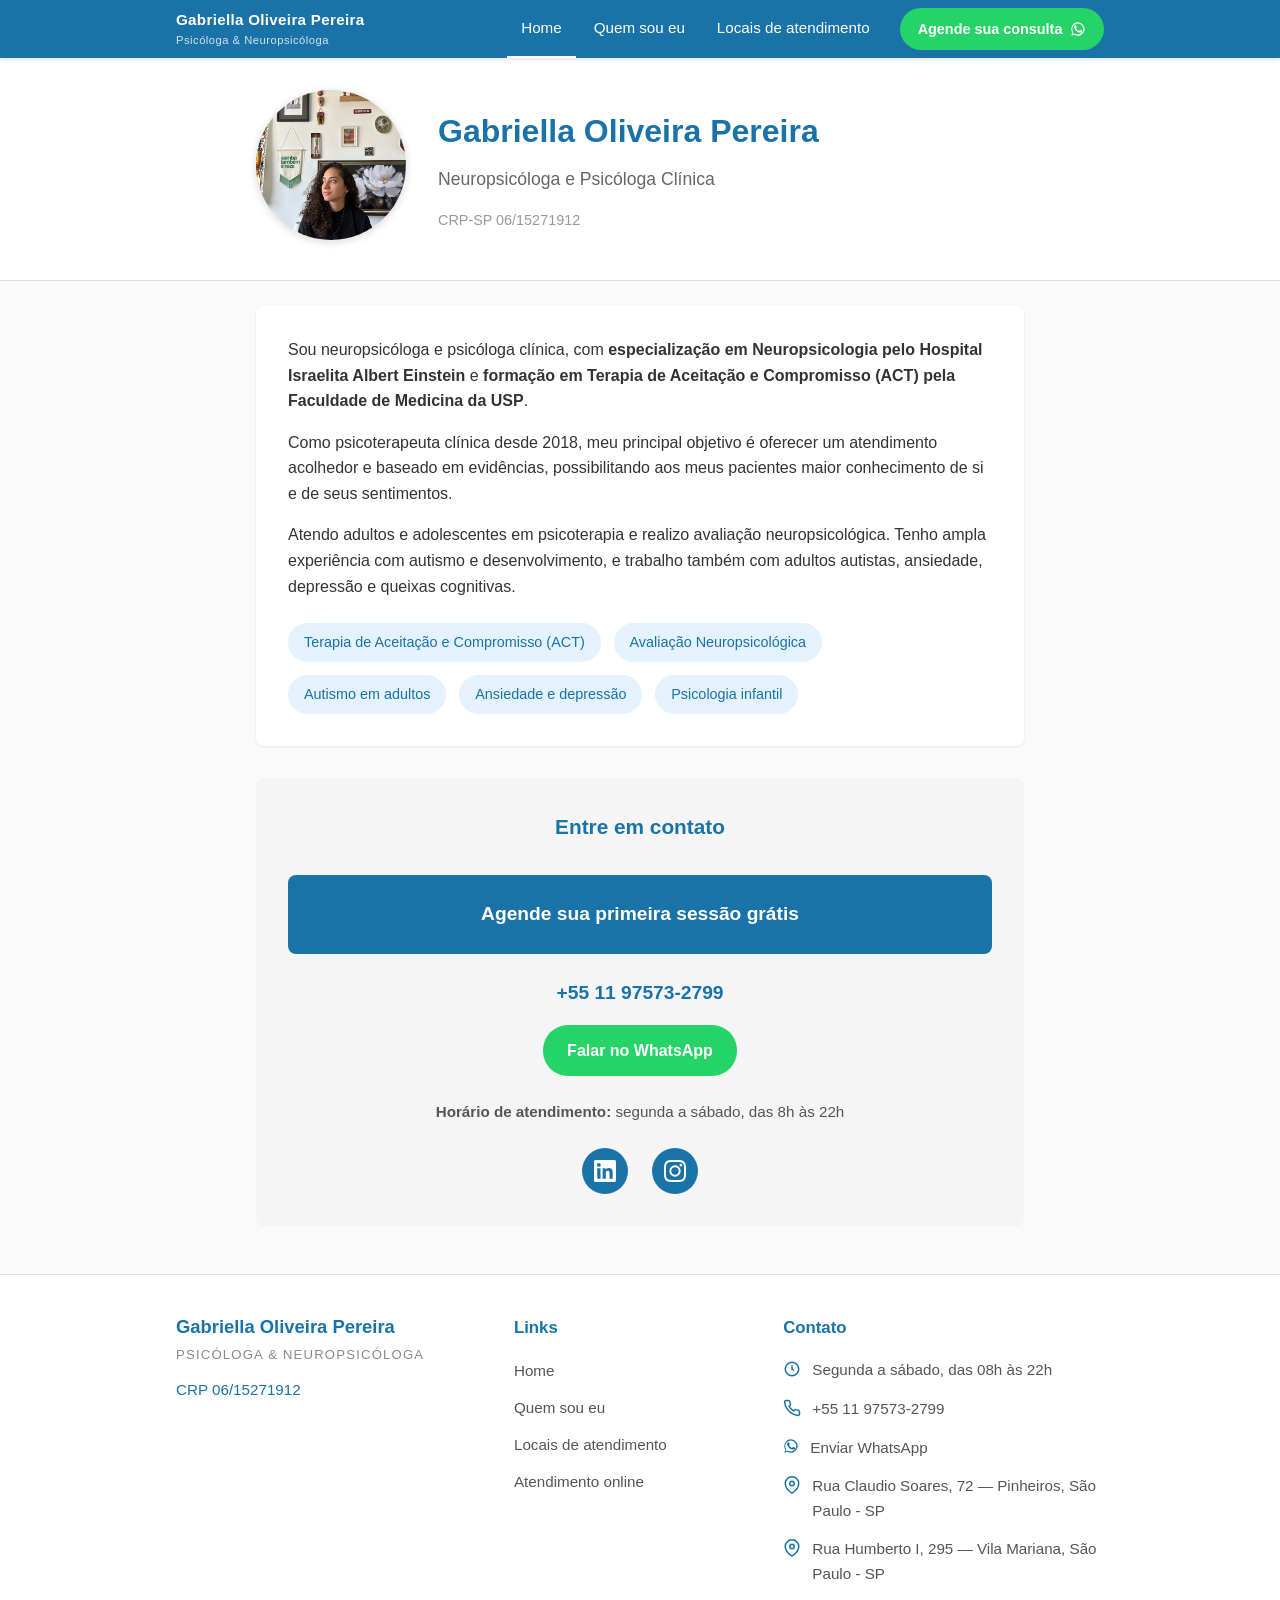
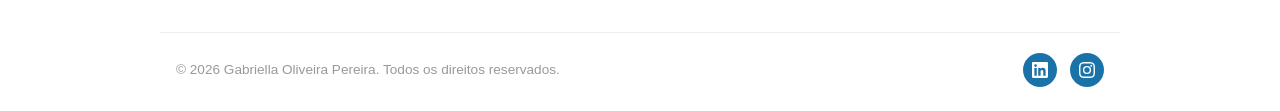
==== index.html @ c4583a50 "Site: contato so na home e horario ate 22h Co-Authored-By: Claude Opus 5 <noreply@anthropic.com>" ====
<!DOCTYPE html>
<html lang="pt-BR">
<head>
    <meta charset="UTF-8">
    <meta name="viewport" content="width=device-width, initial-scale=1.0">
    <title>Gabriella Oliveira Pereira — Neuropsicóloga e Psicóloga Clínica em São Paulo</title>
    <meta name="description" content="Neuropsicóloga e psicóloga clínica com formação em ACT pela USP e Neuropsicologia pelo Albert Einstein. Atendimento em Pinheiros, Vila Mariana e online.">
    <meta name="keywords" content="psicóloga, neuropsicóloga, ACT, autismo adulto, Pinheiros, Vila Mariana, São Paulo">
    <link rel="stylesheet" href="style.css">

    <script type="application/ld+json">
    {
        "@context": "https://schema.org",
        "@type": "Psychologist",
        "name": "Gabriella Oliveira Pereira",
        "description": "Neuropsicóloga e psicóloga clínica com formação em Terapia de Aceitação e Compromisso (ACT)",
        "url": "https://gabriellapsicologasp.com.br",
        "image": "https://gabriellapsicologasp.com.br/gabriella.jpg",
        "telephone": "+5511975732799",
        "areaServed": ["Pinheiros", "Vila Mariana", "São Paulo"],
        "openingHours": "Mo-Sa 08:00-22:00",
        "address": [
            {
                "@type": "PostalAddress",
                "streetAddress": "Rua Claudio Soares, 72",
                "addressLocality": "São Paulo",
                "addressRegion": "SP",
                "postalCode": "05422-030",
                "addressCountry": "BR"
            },
            {
                "@type": "PostalAddress",
                "streetAddress": "Rua Humberto I, 295",
                "addressLocality": "São Paulo",
                "addressRegion": "SP",
                "postalCode": "04018-030",
                "addressCountry": "BR"
            }
        ],
        "knowsAbout": ["Terapia de Aceitação e Compromisso", "Neuropsicologia", "Autismo", "Psicologia Infantil", "Psicologia Clínica"],
        "sameAs": [
            "https://www.linkedin.com/in/gabriellaop/",
            "https://www.instagram.com/gabriellaop.psi/",
            "https://maps.google.com/?cid=10209132950567114545"
        ]
    }
    </script>
</head>
<body>
    <nav>
        <div class="nav-inner">
            <a href="index.html" class="nav-brand">Gabriella Oliveira Pereira<span>Psicóloga &amp; Neuropsicóloga</span></a>
            <ul>
                <li><a href="index.html" class="nav-link active">Home</a></li>
                <li><a href="quem-sou-eu.html" class="nav-link">Quem sou eu</a></li>
                <li><a href="locais.html" class="nav-link">Locais de atendimento</a></li>
            </ul>
            <a href="https://wa.me/5511975732799?text=Ol%C3%A1%2C%20gostaria%20de%20agendar%20uma%20primeira%20sess%C3%A3o" class="nav-cta" target="_blank" rel="noopener">Agende sua consulta <svg width="16" height="16" viewBox="0 0 24 24" fill="currentColor"><path d="M17.5 14.4c-.3-.2-1.7-.9-2-1-.3-.1-.5-.1-.7.1-.2.3-.7 1-.9 1.2-.2.2-.3.2-.6.1-.3-.2-1.3-.5-2.4-1.5-.9-.8-1.5-1.8-1.7-2.1-.2-.3 0-.5.1-.6l.5-.5c.1-.2.2-.3.3-.5v-.5c-.1-.2-.7-1.6-.9-2.2-.2-.5-.5-.5-.7-.5h-.6c-.2 0-.5.1-.8.4-.3.3-1 1-1 2.4s1.1 2.8 1.2 3c.2.2 2.1 3.2 5.1 4.5.7.3 1.3.5 1.7.6.7.2 1.4.2 1.9.1.6-.1 1.7-.7 2-1.4.2-.7.2-1.3.2-1.4-.1-.1-.3-.2-.6-.3M12 2a10 10 0 0 0-8.6 15.1L2 22l5-1.3A10 10 0 1 0 12 2m0 18.2c-1.6 0-3.2-.4-4.5-1.2l-.3-.2-3.3.9.9-3.2-.2-.3A8.2 8.2 0 1 1 12 20.2"/></svg></a>
        </div>
    </nav>

    <header>
        <div class="header-content">
            <div class="header-photo">
                <img src="gabriella.jpg" alt="Gabriella Oliveira Pereira">
            </div>
            <div class="header-text">
                <h1>Gabriella Oliveira Pereira</h1>
                <p class="subtitle">Neuropsicóloga e Psicóloga Clínica</p>
                <p class="crp">CRP-SP 06/15271912</p>
            </div>
        </div>
    </header>

    <main class="container">
        <section class="card">
            <p>Sou neuropsicóloga e psicóloga clínica, com <strong>especialização em Neuropsicologia pelo Hospital Israelita Albert Einstein</strong> e <strong>formação em Terapia de Aceitação e Compromisso (ACT) pela Faculdade de Medicina da USP</strong>.</p>

            <p>Como psicoterapeuta clínica desde 2018, meu principal objetivo é oferecer um atendimento acolhedor e baseado em evidências, possibilitando aos meus pacientes maior conhecimento de si e de seus sentimentos.</p>

            <p>Atendo adultos e adolescentes em psicoterapia e realizo avaliação neuropsicológica. Tenho ampla experiência com autismo e desenvolvimento, e trabalho também com adultos autistas, ansiedade, depressão e queixas cognitivas.</p>

            <div class="especialidades">
                <span class="tag">Terapia de Aceitação e Compromisso (ACT)</span>
                <span class="tag">Avaliação Neuropsicológica</span>
                <span class="tag">Autismo em adultos</span>
                <span class="tag">Ansiedade e depressão</span>
                <span class="tag">Psicologia infantil</span>
            </div>
        </section>

        <section class="contact-section">
            <h2>Entre em contato</h2>
            <div class="first-session-highlight">
                Agende sua primeira sessão grátis
            </div>
            <a href="tel:+5511975732799" class="phone">+55 11 97573-2799</a>
            <br>
            <a href="https://wa.me/5511975732799?text=Ol%C3%A1%2C%20gostaria%20de%20agendar%20uma%20primeira%20sess%C3%A3o" class="whatsapp-button" target="_blank" rel="noopener">Falar no WhatsApp</a>

            <p class="horario-contato"><strong>Horário de atendimento:</strong> segunda a sábado, das 8h às 22h</p>

            <div class="social-links">
                <a href="https://www.linkedin.com/in/gabriellaop/" target="_blank" rel="noopener" aria-label="LinkedIn" title="LinkedIn">
                    <svg width="22" height="22" viewBox="0 0 24 24" fill="currentColor"><path d="M20.45 20.45h-3.56v-5.57c0-1.33-.02-3.04-1.85-3.04-1.85 0-2.14 1.45-2.14 2.94v5.67H9.35V9h3.41v1.56h.05c.47-.9 1.63-1.85 3.36-1.85 3.6 0 4.27 2.37 4.27 5.45v6.29zM5.34 7.43a2.06 2.06 0 1 1 0-4.13 2.06 2.06 0 0 1 0 4.13zM7.12 20.45H3.56V9h3.56v11.45zM22.22 0H1.77C.79 0 0 .77 0 1.72v20.56C0 23.23.79 24 1.77 24h20.45c.98 0 1.78-.77 1.78-1.72V1.72C24 .77 23.2 0 22.22 0z"/></svg>
                </a>
                <a href="https://www.instagram.com/gabriellaop.psi/" target="_blank" rel="noopener" aria-label="Instagram" title="Instagram">
                    <svg width="22" height="22" viewBox="0 0 24 24" fill="currentColor"><path d="M12 2.16c3.2 0 3.58.01 4.85.07 1.17.05 1.8.25 2.23.41.56.22.96.48 1.38.9.42.42.68.82.9 1.38.16.42.36 1.06.41 2.23.06 1.27.07 1.65.07 4.85s-.01 3.58-.07 4.85c-.05 1.17-.25 1.8-.41 2.23-.22.56-.48.96-.9 1.38-.42.42-.82.68-1.38.9-.42.16-1.06.36-2.23.41-1.27.06-1.65.07-4.85.07s-3.58-.01-4.85-.07c-1.17-.05-1.8-.25-2.23-.41a3.8 3.8 0 0 1-1.38-.9 3.8 3.8 0 0 1-.9-1.38c-.16-.42-.36-1.06-.41-2.23C2.17 15.58 2.16 15.2 2.16 12s.01-3.58.07-4.85c.05-1.17.25-1.8.41-2.23.22-.56.48-.96.9-1.38.42-.42.82-.68 1.38-.9.42-.16 1.06-.36 2.23-.41C8.42 2.17 8.8 2.16 12 2.16zM12 0C8.74 0 8.33.01 7.05.07 5.78.13 4.9.33 4.14.63a5.9 5.9 0 0 0-2.13 1.38A5.9 5.9 0 0 0 .63 4.14c-.3.76-.5 1.64-.56 2.91C.01 8.33 0 8.74 0 12s.01 3.67.07 4.95c.06 1.27.26 2.15.56 2.91a5.9 5.9 0 0 0 1.38 2.13 5.9 5.9 0 0 0 2.13 1.38c.76.3 1.64.5 2.91.56C8.33 23.99 8.74 24 12 24s3.67-.01 4.95-.07c1.27-.06 2.15-.26 2.91-.56a5.9 5.9 0 0 0 2.13-1.38 5.9 5.9 0 0 0 1.38-2.13c.3-.76.5-1.64.56-2.91.06-1.28.07-1.69.07-4.95s-.01-3.67-.07-4.95c-.06-1.27-.26-2.15-.56-2.91a5.9 5.9 0 0 0-1.38-2.13A5.9 5.9 0 0 0 19.86.63c-.76-.3-1.64-.5-2.91-.56C15.67.01 15.26 0 12 0zm0 5.84a6.16 6.16 0 1 0 0 12.32 6.16 6.16 0 0 0 0-12.32zm0 10.16a4 4 0 1 1 0-8 4 4 0 0 1 0 8zm7.85-10.4a1.44 1.44 0 1 1-2.88 0 1.44 1.44 0 0 1 2.88 0z"/></svg>
                </a>
            </div>
        </section>
    </main>

    <footer>
        <div class="footer-grid">
            <div class="footer-col">
                <div class="footer-name">Gabriella Oliveira Pereira</div>
                <div class="footer-role">Psicóloga &amp; Neuropsicóloga</div>
                <div class="footer-crp">CRP 06/15271912</div>
            </div>

            <div class="footer-col">
                <h4>Links</h4>
                <ul>
                    <li><a href="index.html">Home</a></li>
                    <li><a href="quem-sou-eu.html">Quem sou eu</a></li>
                    <li><a href="locais.html">Locais de atendimento</a></li>
                    <li><a href="locais.html">Atendimento online</a></li>
                </ul>
            </div>

            <div class="footer-col">
                <h4>Contato</h4>
                <div class="footer-item"><svg width="18" height="18" viewBox="0 0 24 24" fill="none" stroke="currentColor" stroke-width="2"><circle cx="12" cy="12" r="9"/><path d="M12 7v5l3 2"/></svg><span>Segunda a sábado, das 08h às 22h</span></div>
                <div class="footer-item"><svg width="18" height="18" viewBox="0 0 24 24" fill="none" stroke="currentColor" stroke-width="2"><path d="M22 16.9v3a2 2 0 0 1-2.2 2 19.8 19.8 0 0 1-8.6-3.1 19.5 19.5 0 0 1-6-6A19.8 19.8 0 0 1 2.1 4.2 2 2 0 0 1 4.1 2h3a2 2 0 0 1 2 1.7c.1 1 .4 1.9.7 2.8a2 2 0 0 1-.5 2.1L8.1 9.9a16 16 0 0 0 6 6l1.3-1.3a2 2 0 0 1 2.1-.4c.9.3 1.8.6 2.8.7a2 2 0 0 1 1.7 2z"/></svg><a href="tel:+5511975732799">+55 11 97573-2799</a></div>
                <div class="footer-item"><svg width="16" height="16" viewBox="0 0 24 24" fill="currentColor"><path d="M17.5 14.4c-.3-.2-1.7-.9-2-1-.3-.1-.5-.1-.7.1-.2.3-.7 1-.9 1.2-.2.2-.3.2-.6.1-.3-.2-1.3-.5-2.4-1.5-.9-.8-1.5-1.8-1.7-2.1-.2-.3 0-.5.1-.6l.5-.5c.1-.2.2-.3.3-.5v-.5c-.1-.2-.7-1.6-.9-2.2-.2-.5-.5-.5-.7-.5h-.6c-.2 0-.5.1-.8.4-.3.3-1 1-1 2.4s1.1 2.8 1.2 3c.2.2 2.1 3.2 5.1 4.5.7.3 1.3.5 1.7.6.7.2 1.4.2 1.9.1.6-.1 1.7-.7 2-1.4.2-.7.2-1.3.2-1.4-.1-.1-.3-.2-.6-.3M12 2a10 10 0 0 0-8.6 15.1L2 22l5-1.3A10 10 0 1 0 12 2m0 18.2c-1.6 0-3.2-.4-4.5-1.2l-.3-.2-3.3.9.9-3.2-.2-.3A8.2 8.2 0 1 1 12 20.2"/></svg><a href="https://wa.me/5511975732799?text=Ol%C3%A1%2C%20gostaria%20de%20agendar%20uma%20primeira%20sess%C3%A3o" target="_blank" rel="noopener">Enviar WhatsApp</a></div>
                <div class="footer-item"><svg width="18" height="18" viewBox="0 0 24 24" fill="none" stroke="currentColor" stroke-width="2"><path d="M21 10c0 7-9 13-9 13s-9-6-9-13a9 9 0 0 1 18 0z"/><circle cx="12" cy="10" r="3"/></svg><span>Rua Claudio Soares, 72 — Pinheiros, São Paulo - SP</span></div>
                <div class="footer-item"><svg width="18" height="18" viewBox="0 0 24 24" fill="none" stroke="currentColor" stroke-width="2"><path d="M21 10c0 7-9 13-9 13s-9-6-9-13a9 9 0 0 1 18 0z"/><circle cx="12" cy="10" r="3"/></svg><span>Rua Humberto I, 295 — Vila Mariana, São Paulo - SP</span></div>
            </div>
        </div>

        <div class="footer-bottom">
            <span>&copy; 2026 Gabriella Oliveira Pereira. Todos os direitos reservados.</span>
            <div class="footer-social">
                <a href="https://www.linkedin.com/in/gabriellaop/" target="_blank" rel="noopener" aria-label="LinkedIn"><svg width="16" height="16" viewBox="0 0 24 24" fill="currentColor"><path d="M20.45 20.45h-3.56v-5.57c0-1.33-.02-3.04-1.85-3.04-1.85 0-2.14 1.45-2.14 2.94v5.67H9.35V9h3.41v1.56h.05c.47-.9 1.63-1.85 3.36-1.85 3.6 0 4.27 2.37 4.27 5.45v6.29zM5.34 7.43a2.06 2.06 0 1 1 0-4.13 2.06 2.06 0 0 1 0 4.13zM7.12 20.45H3.56V9h3.56v11.45zM22.22 0H1.77C.79 0 0 .77 0 1.72v20.56C0 23.23.79 24 1.77 24h20.45c.98 0 1.78-.77 1.78-1.72V1.72C24 .77 23.2 0 22.22 0z"/></svg></a>
                <a href="https://www.instagram.com/gabriellaop.psi/" target="_blank" rel="noopener" aria-label="Instagram"><svg width="16" height="16" viewBox="0 0 24 24" fill="currentColor"><path d="M12 2.16c3.2 0 3.58.01 4.85.07 1.17.05 1.8.25 2.23.41.56.22.96.48 1.38.9.42.42.68.82.9 1.38.16.42.36 1.06.41 2.23.06 1.27.07 1.65.07 4.85s-.01 3.58-.07 4.85c-.05 1.17-.25 1.8-.41 2.23-.22.56-.48.96-.9 1.38-.42.42-.82.68-1.38.9-.42.16-1.06.36-2.23.41-1.27.06-1.65.07-4.85.07s-3.58-.01-4.85-.07c-1.17-.05-1.8-.25-2.23-.41a3.8 3.8 0 0 1-1.38-.9 3.8 3.8 0 0 1-.9-1.38c-.16-.42-.36-1.06-.41-2.23C2.17 15.58 2.16 15.2 2.16 12s.01-3.58.07-4.85c.05-1.17.25-1.8.41-2.23.22-.56.48-.96.9-1.38.42-.42.82-.68 1.38-.9.42-.16 1.06-.36 2.23-.41C8.42 2.17 8.8 2.16 12 2.16zM12 0C8.74 0 8.33.01 7.05.07 5.78.13 4.9.33 4.14.63a5.9 5.9 0 0 0-2.13 1.38A5.9 5.9 0 0 0 .63 4.14c-.3.76-.5 1.64-.56 2.91C.01 8.33 0 8.74 0 12s.01 3.67.07 4.95c.06 1.27.26 2.15.56 2.91a5.9 5.9 0 0 0 1.38 2.13 5.9 5.9 0 0 0 2.13 1.38c.76.3 1.64.5 2.91.56C8.33 23.99 8.74 24 12 24s3.67-.01 4.95-.07c1.27-.06 2.15-.26 2.91-.56a5.9 5.9 0 0 0 2.13-1.38 5.9 5.9 0 0 0 1.38-2.13c.3-.76.5-1.64.56-2.91.06-1.28.07-1.69.07-4.95s-.01-3.67-.07-4.95c-.06-1.27-.26-2.15-.56-2.91a5.9 5.9 0 0 0-1.38-2.13A5.9 5.9 0 0 0 19.86.63c-.76-.3-1.64-.5-2.91-.56C15.67.01 15.26 0 12 0zm0 5.84a6.16 6.16 0 1 0 0 12.32 6.16 6.16 0 0 0 0-12.32zm0 10.16a4 4 0 1 1 0-8 4 4 0 0 1 0 8zm7.85-10.4a1.44 1.44 0 1 1-2.88 0 1.44 1.44 0 0 1 2.88 0z"/></svg></a>
            </div>
        </div>
    </footer>
</body>
</html>
---- style.css ----
* {
    margin: 0;
    padding: 0;
    box-sizing: border-box;
}

body {
    font-family: -apple-system, BlinkMacSystemFont, "Segoe UI", Roboto, "Helvetica Neue", Arial, sans-serif;
    line-height: 1.6;
    color: #333;
    background: #fafafa;
}

nav {
    background: #1a73a8;
    position: sticky;
    top: 0;
    z-index: 100;
    box-shadow: 0 2px 4px rgba(0,0,0,0.1);
}

.nav-inner {
    max-width: 960px;
    margin: 0 auto;
    padding: 0 1rem;
    display: flex;
    align-items: center;
    gap: 1rem;
}

.nav-brand {
    color: #fff;
    text-decoration: none;
    font-weight: 600;
    font-size: 0.95rem;
    letter-spacing: 0.3px;
    white-space: nowrap;
}

.nav-brand span {
    display: block;
    font-size: 0.7rem;
    font-weight: 400;
    opacity: 0.8;
    letter-spacing: 0.5px;
}

nav ul {
    list-style: none;
    display: flex;
    margin-left: auto;
    align-items: center;
    gap: 0.2rem;
}

nav a.nav-link {
    display: block;
    color: white;
    text-decoration: none;
    padding: 1rem 0.9rem;
    font-weight: 500;
    font-size: 0.95rem;
    border-bottom: 2px solid transparent;
    transition: border-color 0.2s;
}

nav a.nav-link:hover {
    border-bottom-color: rgba(255,255,255,0.6);
}

nav a.nav-link.active {
    border-bottom-color: #fff;
}

.nav-cta {
    display: inline-flex;
    align-items: center;
    gap: 0.5rem;
    background: #25d366;
    color: #fff;
    text-decoration: none;
    padding: 0.6rem 1.1rem;
    border-radius: 25px;
    font-weight: 600;
    font-size: 0.9rem;
    white-space: nowrap;
    transition: background 0.3s;
}

.nav-cta:hover {
    background: #20ba5a;
}

.container {
    max-width: 800px;
    margin: 0 auto;
    padding: 0 1rem;
}

header {
    background: #fff;
    border-bottom: 1px solid #e0e0e0;
    padding: 2rem 0;
}

.header-content {
    max-width: 800px;
    margin: 0 auto;
    padding: 0 1rem;
    display: flex;
    align-items: center;
    gap: 2rem;
}

.header-photo img {
    width: 150px;
    height: 150px;
    border-radius: 50%;
    object-fit: cover;
    box-shadow: 0 2px 8px rgba(0,0,0,0.15);
}

.header-text {
    flex: 1;
}

h1 {
    font-size: 2rem;
    color: #1a73a8;
    margin-bottom: 0.5rem;
}

h2 {
    color: #1a73a8;
    margin-top: 2.5rem;
    margin-bottom: 1.5rem;
    font-size: 1.3rem;
    border-bottom: 2px solid #e0e0e0;
    padding-bottom: 0.5rem;
}

.subtitle {
    font-size: 1.1rem;
    color: #666;
    margin-bottom: 1rem;
}

.crp {
    font-size: 0.9rem;
    color: #999;
}

.page-title {
    padding-top: 2rem;
}

.card {
    background: #fff;
    padding: 2rem;
    border-radius: 8px;
    margin: 1.5rem auto;
    box-shadow: 0 1px 3px rgba(0,0,0,0.08);
}

.card p {
    margin-bottom: 1rem;
}

.especialidades {
    display: flex;
    flex-wrap: wrap;
    gap: 0.8rem;
    margin-top: 1.5rem;
}

.tag {
    background: #e3f2fd;
    color: #1a73a8;
    padding: 0.5rem 1rem;
    border-radius: 20px;
    font-size: 0.9rem;
    font-weight: 500;
}

.item {
    display: flex;
    gap: 1.2rem;
    margin-bottom: 2rem;
    padding-bottom: 2rem;
    border-bottom: 1px solid #e0e0e0;
}

.item:last-child {
    border-bottom: none;
    margin-bottom: 0;
    padding-bottom: 0;
}

.item-logo {
    width: 64px;
    height: 64px;
    flex-shrink: 0;
    display: flex;
    align-items: center;
    justify-content: center;
    background: #fff;
    border: 1px solid #eee;
    border-radius: 8px;
    padding: 6px;
}

.item-logo img {
    max-width: 100%;
    max-height: 100%;
    object-fit: contain;
}

.item-content {
    flex: 1;
}

.item-title {
    font-size: 1.05rem;
    font-weight: 600;
    color: #333;
    margin-bottom: 0.2rem;
}

.item-subtitle {
    font-size: 0.95rem;
    color: #666;
}

.item-date {
    font-size: 0.85rem;
    color: #999;
    margin-bottom: 0.8rem;
}

.item-description {
    font-size: 0.95rem;
    color: #555;
}

.skills {
    display: flex;
    flex-wrap: wrap;
    gap: 0.5rem;
    margin-top: 0.8rem;
}

.skill-tag {
    background: #e3f2fd;
    color: #1a73a8;
    padding: 0.25rem 0.7rem;
    border-radius: 15px;
    font-size: 0.82rem;
    font-weight: 500;
}

.locations {
    display: grid;
    grid-template-columns: 1fr 1fr;
    gap: 1.5rem;
    margin: 1.5rem auto;
}

.location-card {
    background: #fff;
    padding: 1.5rem;
    border-radius: 8px;
    box-shadow: 0 1px 3px rgba(0,0,0,0.08);
    border-left: 4px solid #1a73a8;
}

.location-card h3 {
    color: #1a73a8;
    margin-bottom: 1rem;
    font-size: 1.2rem;
}

.location-card a {
    color: #1a73a8;
    text-decoration: none;
    font-weight: 500;
}

.location-card a:hover {
    text-decoration: underline;
}

.info-label {
    font-weight: 600;
    color: #666;
    font-size: 0.85rem;
    text-transform: uppercase;
    letter-spacing: 0.5px;
}

.info-value {
    color: #333;
    margin-top: 0.3rem;
    margin-bottom: 1rem;
    font-size: 0.95rem;
}

.map-embed {
    width: 100%;
    height: 220px;
    border: 0;
    border-radius: 6px;
    margin-bottom: 0.8rem;
}

.contact-section {
    background: #f5f5f5;
    padding: 2rem;
    border-radius: 8px;
    margin: 2rem auto;
    text-align: center;
}

.contact-section h2 {
    margin-top: 0;
    border-bottom: none;
}

.first-session-highlight {
    background: #1a73a8;
    color: white;
    padding: 1.5rem;
    border-radius: 8px;
    margin: 1.5rem 0;
    font-size: 1.2rem;
    font-weight: 600;
}

.phone {
    font-size: 1.2rem;
    color: #1a73a8;
    text-decoration: none;
    font-weight: 600;
    display: inline-block;
    margin-bottom: 1rem;
}

.whatsapp-button {
    display: inline-block;
    background: #25d366;
    color: white;
    padding: 0.8rem 1.5rem;
    border-radius: 25px;
    text-decoration: none;
    font-weight: 600;
    transition: background 0.3s;
}

.whatsapp-button:hover {
    background: #20ba5a;
}

.horario-contato {
    margin-top: 1.5rem;
    margin-bottom: 0;
    color: #555;
    font-size: 0.95rem;
}

.social-links {
    display: flex;
    justify-content: center;
    gap: 1.5rem;
    margin-top: 1.5rem;
}

.social-links a {
    display: inline-flex;
    align-items: center;
    justify-content: center;
    width: 46px;
    height: 46px;
    border-radius: 50%;
    background: #1a73a8;
    color: white;
    transition: background 0.3s;
}

.social-links a:hover {
    background: #145a94;
}

footer {
    background: #fff;
    border-top: 1px solid #e0e0e0;
    margin-top: 3rem;
    padding: 2.5rem 0 1.5rem;
}

.footer-grid {
    max-width: 960px;
    margin: 0 auto;
    padding: 0 1rem;
    display: grid;
    grid-template-columns: 1.3fr 1fr 1.4fr;
    gap: 2.5rem;
}

.footer-col h4 {
    color: #1a73a8;
    font-size: 1.05rem;
    margin-bottom: 1rem;
}

.footer-name {
    font-size: 1.15rem;
    color: #1a73a8;
    font-weight: 600;
    line-height: 1.3;
}

.footer-role {
    font-size: 0.82rem;
    color: #888;
    text-transform: uppercase;
    letter-spacing: 1.2px;
    margin-top: 0.3rem;
}

.footer-crp {
    color: #1a73a8;
    margin-top: 0.8rem;
    font-size: 0.95rem;
}

.footer-col ul {
    list-style: none;
}

.footer-col li {
    margin-bottom: 0.7rem;
}

.footer-col a {
    color: #555;
    text-decoration: none;
    font-size: 0.95rem;
}

.footer-col a:hover {
    color: #1a73a8;
}

.footer-item {
    display: flex;
    align-items: flex-start;
    gap: 0.7rem;
    margin-bottom: 0.9rem;
    font-size: 0.95rem;
    color: #555;
}

.footer-item svg {
    flex-shrink: 0;
    margin-top: 2px;
    color: #1a73a8;
}

.footer-item a {
    color: #555;
    text-decoration: none;
}

.footer-item a:hover {
    color: #1a73a8;
}

.footer-bottom {
    max-width: 960px;
    margin: 2rem auto 0;
    padding: 1.2rem 1rem 0;
    border-top: 1px solid #eee;
    display: flex;
    justify-content: space-between;
    align-items: center;
    gap: 1rem;
    color: #999;
    font-size: 0.85rem;
}

.footer-social {
    display: flex;
    gap: 0.8rem;
}

.footer-social a {
    display: inline-flex;
    align-items: center;
    justify-content: center;
    width: 34px;
    height: 34px;
    border-radius: 50%;
    background: #1a73a8;
    color: #fff;
}

.footer-social a:hover {
    background: #145a94;
}

@media (max-width: 860px) {
    .nav-inner {
        flex-wrap: wrap;
        gap: 0.4rem;
        padding: 0.6rem 1rem;
    }

    .nav-brand {
        font-size: 0.85rem;
    }

    nav ul {
        order: 3;
        width: 100%;
        margin-left: 0;
        justify-content: space-between;
    }

    nav a.nav-link {
        padding: 0.6rem 0.3rem;
        font-size: 0.82rem;
    }

    .nav-cta {
        margin-left: auto;
        padding: 0.5rem 0.9rem;
        font-size: 0.82rem;
    }

    .footer-grid {
        grid-template-columns: 1fr;
        gap: 2rem;
    }

    .footer-bottom {
        flex-direction: column;
        text-align: center;
    }
}

@media (max-width: 768px) {
    h1 {
        font-size: 1.5rem;
    }

    .header-content {
        flex-direction: column;
        text-align: center;
        gap: 1.5rem;
    }

    .header-photo img {
        width: 120px;
        height: 120px;
    }

    .especialidades {
        justify-content: center;
    }

    .locations {
        grid-template-columns: 1fr;
    }

    .item {
        gap: 0.8rem;
    }

    .item-logo {
        width: 50px;
        height: 50px;
    }
}
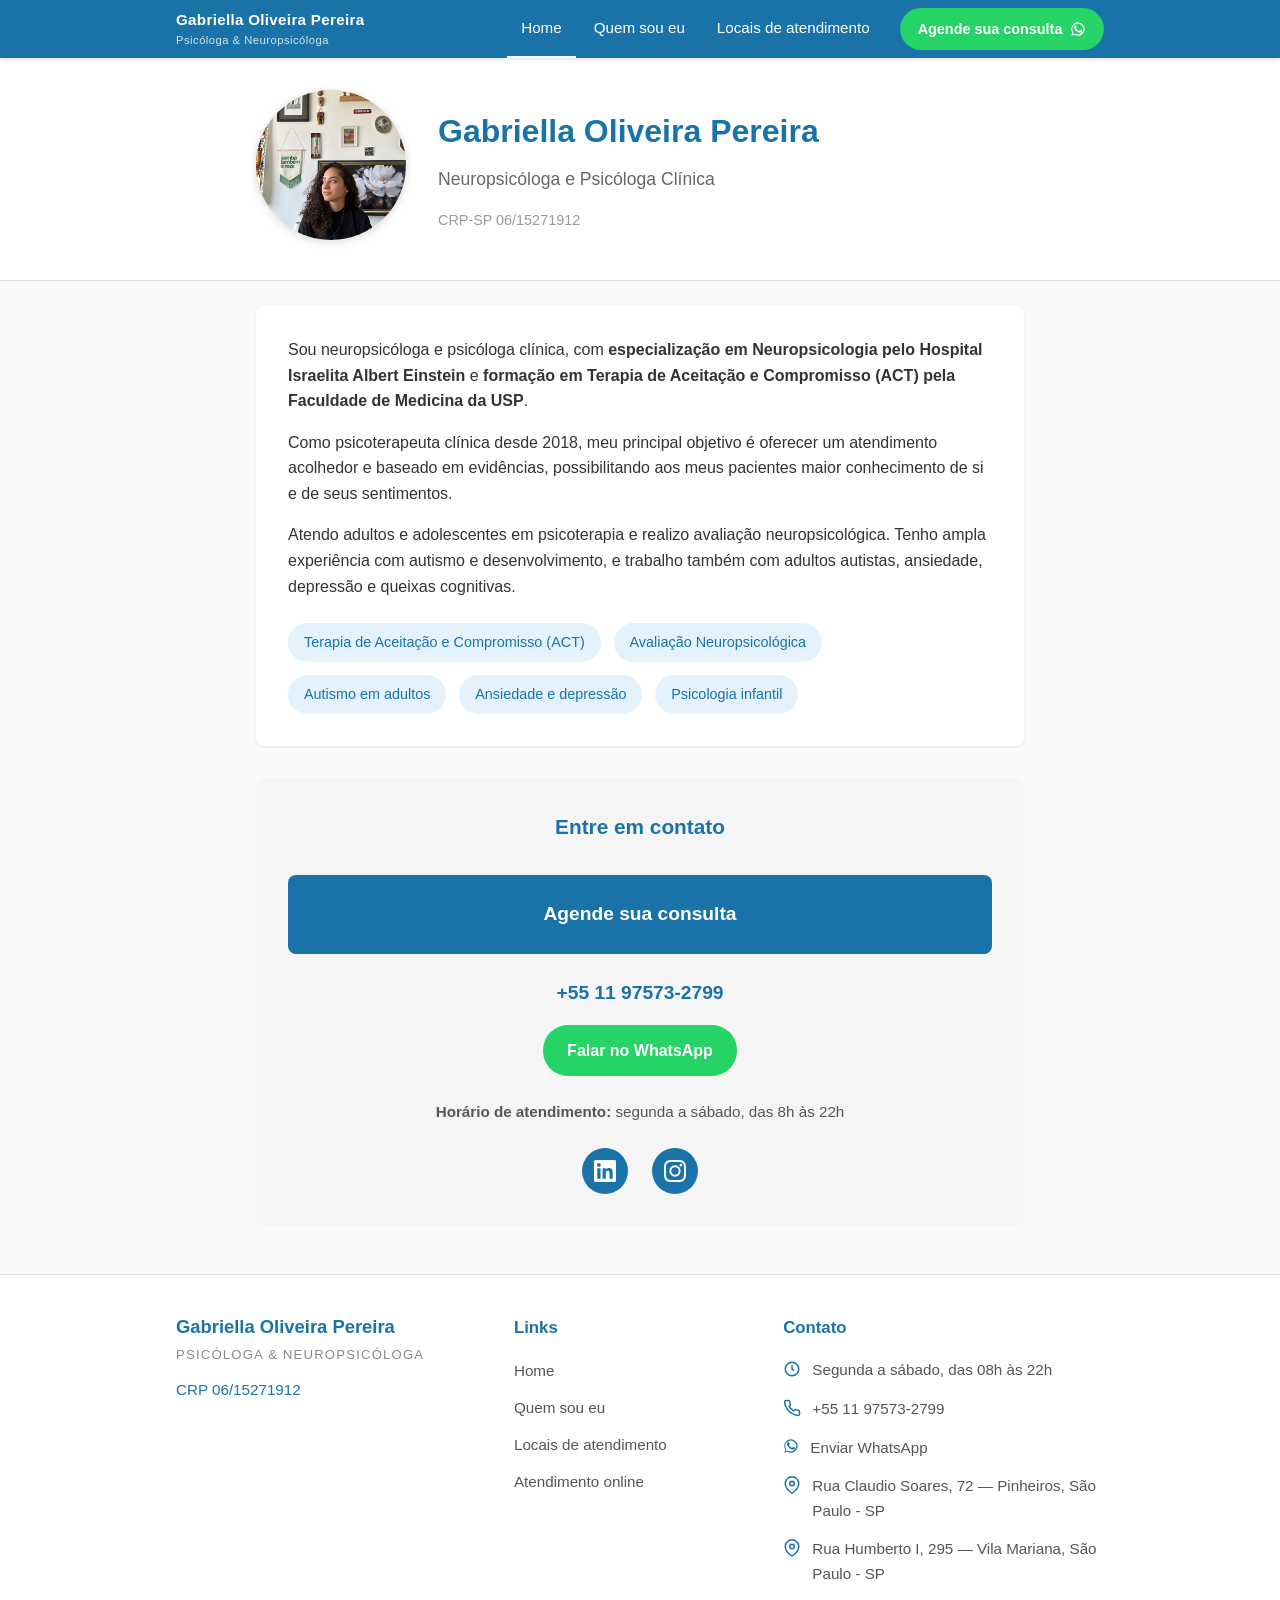
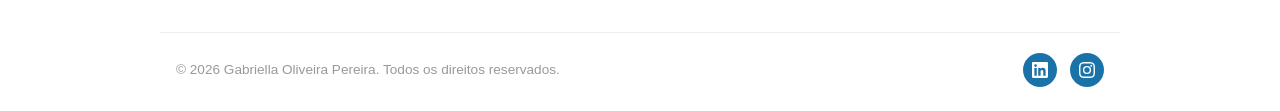
==== commit ca1e2b1a: "Site: remover mencao a sessao gratuita (publicidade de preco e vedada pelo CFP) Co-Authored-By: Clau" ====
--- a/index.html
+++ b/index.html
@@ -92,7 +92,7 @@
         <section class="contact-section">
             <h2>Entre em contato</h2>
             <div class="first-session-highlight">
-                Agende sua primeira sessão grátis
+                Agende sua consulta
             </div>
             <a href="tel:+5511975732799" class="phone">+55 11 97573-2799</a>
             <br>
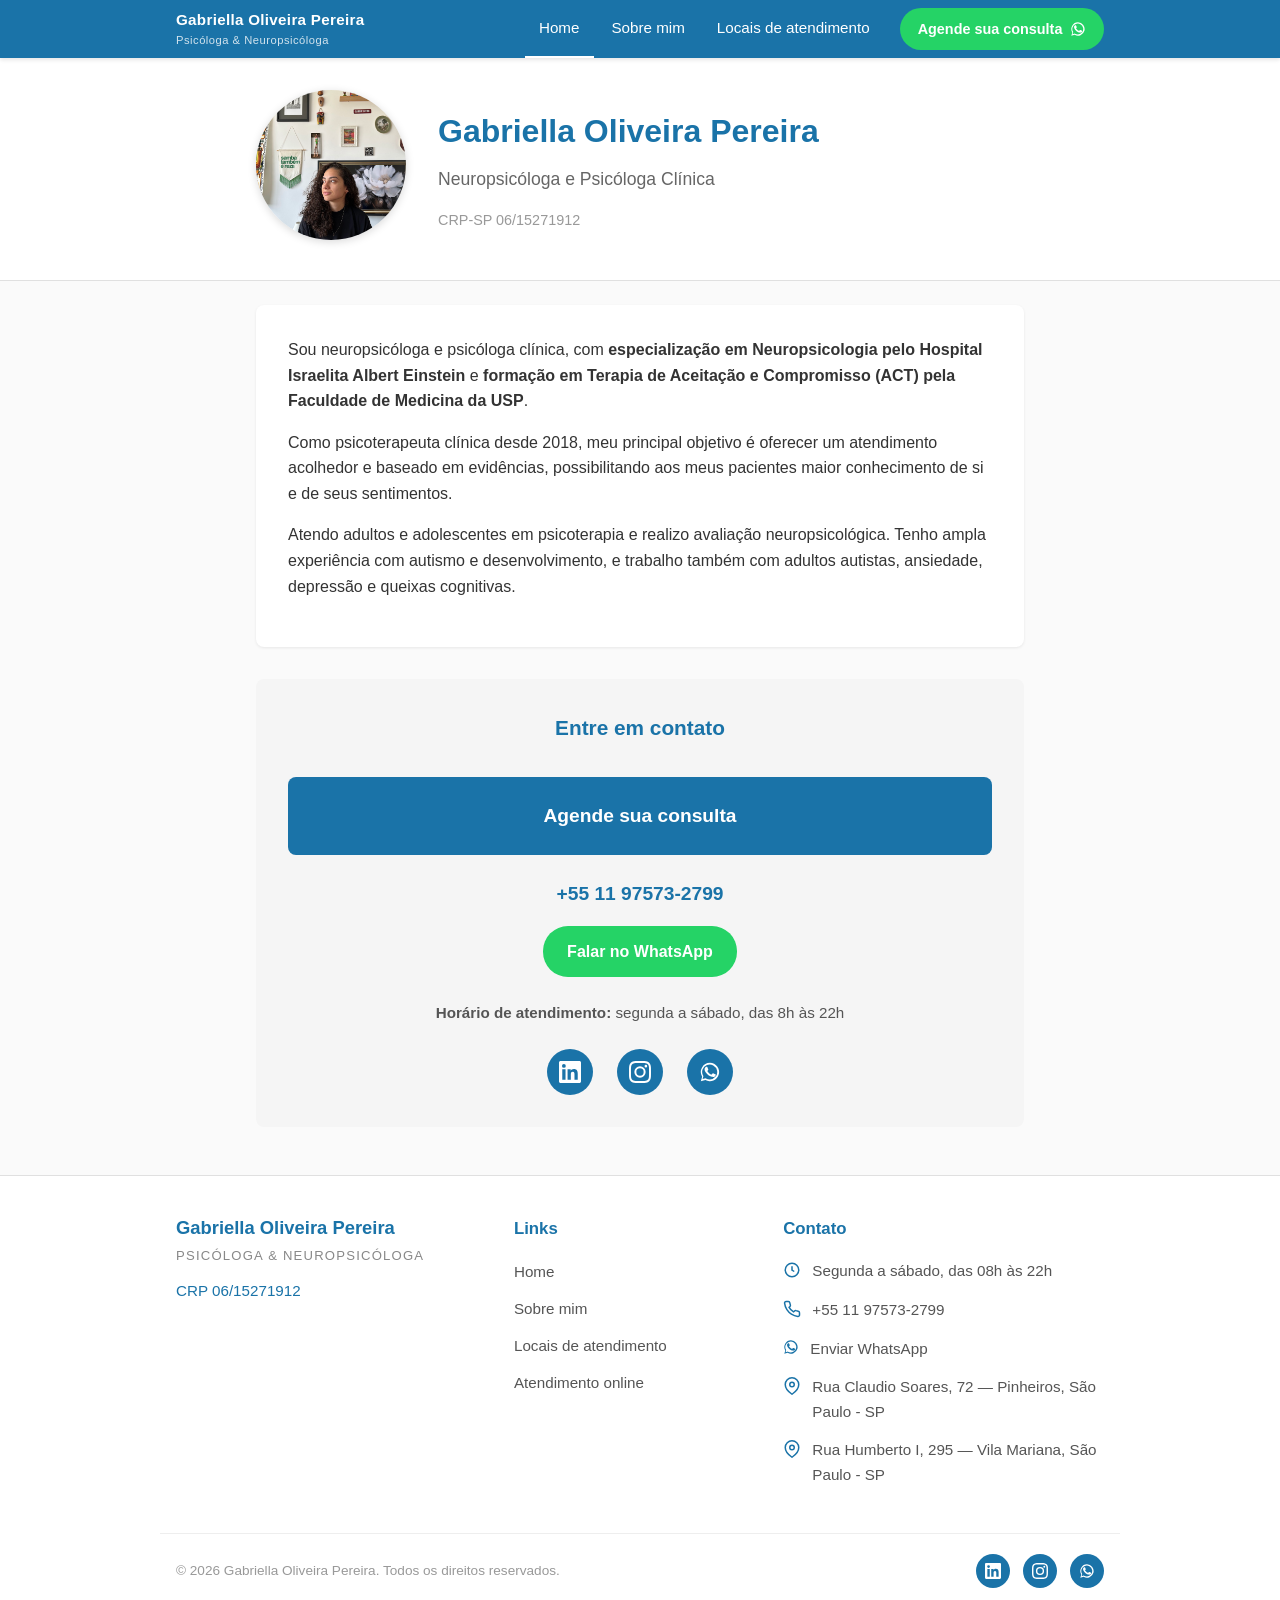
==== commit a98cb29c: "Sobre mim; WhatsApp no contato e no rodapé" ====
--- a/index.html
+++ b/index.html
@@ -2,6 +2,15 @@
 <html lang="pt-BR">
 <head>
     <meta charset="UTF-8">
+    <!-- Google tag (gtag.js) -->
+    <script async src="https://www.googletagmanager.com/gtag/js?id=AW-18455720303"></script>
+    <script>
+        window.dataLayer = window.dataLayer || [];
+        function gtag(){dataLayer.push(arguments);}
+        gtag('js', new Date());
+        gtag('config', 'AW-18455720303');
+    </script>
+    <script src="conversao.js" defer></script>
     <meta name="viewport" content="width=device-width, initial-scale=1.0">
     <title>Gabriella Oliveira Pereira — Neuropsicóloga e Psicóloga Clínica em São Paulo</title>
     <meta name="description" content="Neuropsicóloga e psicóloga clínica com formação em ACT pela USP e Neuropsicologia pelo Albert Einstein. Atendimento em Pinheiros, Vila Mariana e online.">
@@ -52,7 +61,7 @@
             <a href="index.html" class="nav-brand">Gabriella Oliveira Pereira<span>Psicóloga &amp; Neuropsicóloga</span></a>
             <ul>
                 <li><a href="index.html" class="nav-link active">Home</a></li>
-                <li><a href="quem-sou-eu.html" class="nav-link">Quem sou eu</a></li>
+                <li><a href="quem-sou-eu.html" class="nav-link">Sobre mim</a></li>
                 <li><a href="locais.html" class="nav-link">Locais de atendimento</a></li>
             </ul>
             <a href="https://wa.me/5511975732799?text=Ol%C3%A1%2C%20gostaria%20de%20agendar%20uma%20primeira%20sess%C3%A3o" class="nav-cta" target="_blank" rel="noopener">Agende sua consulta <svg width="16" height="16" viewBox="0 0 24 24" fill="currentColor"><path d="M17.5 14.4c-.3-.2-1.7-.9-2-1-.3-.1-.5-.1-.7.1-.2.3-.7 1-.9 1.2-.2.2-.3.2-.6.1-.3-.2-1.3-.5-2.4-1.5-.9-.8-1.5-1.8-1.7-2.1-.2-.3 0-.5.1-.6l.5-.5c.1-.2.2-.3.3-.5v-.5c-.1-.2-.7-1.6-.9-2.2-.2-.5-.5-.5-.7-.5h-.6c-.2 0-.5.1-.8.4-.3.3-1 1-1 2.4s1.1 2.8 1.2 3c.2.2 2.1 3.2 5.1 4.5.7.3 1.3.5 1.7.6.7.2 1.4.2 1.9.1.6-.1 1.7-.7 2-1.4.2-.7.2-1.3.2-1.4-.1-.1-.3-.2-.6-.3M12 2a10 10 0 0 0-8.6 15.1L2 22l5-1.3A10 10 0 1 0 12 2m0 18.2c-1.6 0-3.2-.4-4.5-1.2l-.3-.2-3.3.9.9-3.2-.2-.3A8.2 8.2 0 1 1 12 20.2"/></svg></a>
@@ -79,14 +88,6 @@
             <p>Como psicoterapeuta clínica desde 2018, meu principal objetivo é oferecer um atendimento acolhedor e baseado em evidências, possibilitando aos meus pacientes maior conhecimento de si e de seus sentimentos.</p>
 
             <p>Atendo adultos e adolescentes em psicoterapia e realizo avaliação neuropsicológica. Tenho ampla experiência com autismo e desenvolvimento, e trabalho também com adultos autistas, ansiedade, depressão e queixas cognitivas.</p>
-
-            <div class="especialidades">
-                <span class="tag">Terapia de Aceitação e Compromisso (ACT)</span>
-                <span class="tag">Avaliação Neuropsicológica</span>
-                <span class="tag">Autismo em adultos</span>
-                <span class="tag">Ansiedade e depressão</span>
-                <span class="tag">Psicologia infantil</span>
-            </div>
         </section>
 
         <section class="contact-section">
@@ -107,6 +108,7 @@
                 <a href="https://www.instagram.com/gabriellaop.psi/" target="_blank" rel="noopener" aria-label="Instagram" title="Instagram">
                     <svg width="22" height="22" viewBox="0 0 24 24" fill="currentColor"><path d="M12 2.16c3.2 0 3.58.01 4.85.07 1.17.05 1.8.25 2.23.41.56.22.96.48 1.38.9.42.42.68.82.9 1.38.16.42.36 1.06.41 2.23.06 1.27.07 1.65.07 4.85s-.01 3.58-.07 4.85c-.05 1.17-.25 1.8-.41 2.23-.22.56-.48.96-.9 1.38-.42.42-.82.68-1.38.9-.42.16-1.06.36-2.23.41-1.27.06-1.65.07-4.85.07s-3.58-.01-4.85-.07c-1.17-.05-1.8-.25-2.23-.41a3.8 3.8 0 0 1-1.38-.9 3.8 3.8 0 0 1-.9-1.38c-.16-.42-.36-1.06-.41-2.23C2.17 15.58 2.16 15.2 2.16 12s.01-3.58.07-4.85c.05-1.17.25-1.8.41-2.23.22-.56.48-.96.9-1.38.42-.42.82-.68 1.38-.9.42-.16 1.06-.36 2.23-.41C8.42 2.17 8.8 2.16 12 2.16zM12 0C8.74 0 8.33.01 7.05.07 5.78.13 4.9.33 4.14.63a5.9 5.9 0 0 0-2.13 1.38A5.9 5.9 0 0 0 .63 4.14c-.3.76-.5 1.64-.56 2.91C.01 8.33 0 8.74 0 12s.01 3.67.07 4.95c.06 1.27.26 2.15.56 2.91a5.9 5.9 0 0 0 1.38 2.13 5.9 5.9 0 0 0 2.13 1.38c.76.3 1.64.5 2.91.56C8.33 23.99 8.74 24 12 24s3.67-.01 4.95-.07c1.27-.06 2.15-.26 2.91-.56a5.9 5.9 0 0 0 2.13-1.38 5.9 5.9 0 0 0 1.38-2.13c.3-.76.5-1.64.56-2.91.06-1.28.07-1.69.07-4.95s-.01-3.67-.07-4.95c-.06-1.27-.26-2.15-.56-2.91a5.9 5.9 0 0 0-1.38-2.13A5.9 5.9 0 0 0 19.86.63c-.76-.3-1.64-.5-2.91-.56C15.67.01 15.26 0 12 0zm0 5.84a6.16 6.16 0 1 0 0 12.32 6.16 6.16 0 0 0 0-12.32zm0 10.16a4 4 0 1 1 0-8 4 4 0 0 1 0 8zm7.85-10.4a1.44 1.44 0 1 1-2.88 0 1.44 1.44 0 0 1 2.88 0z"/></svg>
                 </a>
+                <a href="https://wa.me/5511975732799?text=Ol%C3%A1%2C%20gostaria%20de%20agendar%20uma%20primeira%20sess%C3%A3o" target="_blank" rel="noopener" aria-label="WhatsApp" title="WhatsApp"><svg width="22" height="22" viewBox="0 0 24 24" fill="currentColor"><path d="M17.5 14.4c-.3-.2-1.7-.9-2-1-.3-.1-.5-.1-.7.1-.2.3-.7 1-.9 1.2-.2.2-.3.2-.6.1-.3-.2-1.3-.5-2.4-1.5-.9-.8-1.5-1.8-1.7-2.1-.2-.3 0-.5.1-.6l.5-.5c.1-.2.2-.3.3-.5v-.5c-.1-.2-.7-1.6-.9-2.2-.2-.5-.5-.5-.7-.5h-.6c-.2 0-.5.1-.8.4-.3.3-1 1-1 2.4s1.1 2.8 1.2 3c.2.2 2.1 3.2 5.1 4.5.7.3 1.3.5 1.7.6.7.2 1.4.2 1.9.1.6-.1 1.7-.7 2-1.4.2-.7.2-1.3.2-1.4-.1-.1-.3-.2-.6-.3M12 2a10 10 0 0 0-8.6 15.1L2 22l5-1.3A10 10 0 1 0 12 2m0 18.2c-1.6 0-3.2-.4-4.5-1.2l-.3-.2-3.3.9.9-3.2-.2-.3A8.2 8.2 0 1 1 12 20.2"/></svg></a>
             </div>
         </section>
     </main>
@@ -123,7 +125,7 @@
                 <h4>Links</h4>
                 <ul>
                     <li><a href="index.html">Home</a></li>
-                    <li><a href="quem-sou-eu.html">Quem sou eu</a></li>
+                    <li><a href="quem-sou-eu.html">Sobre mim</a></li>
                     <li><a href="locais.html">Locais de atendimento</a></li>
                     <li><a href="locais.html">Atendimento online</a></li>
                 </ul>
@@ -144,6 +146,7 @@
             <div class="footer-social">
                 <a href="https://www.linkedin.com/in/gabriellaop/" target="_blank" rel="noopener" aria-label="LinkedIn"><svg width="16" height="16" viewBox="0 0 24 24" fill="currentColor"><path d="M20.45 20.45h-3.56v-5.57c0-1.33-.02-3.04-1.85-3.04-1.85 0-2.14 1.45-2.14 2.94v5.67H9.35V9h3.41v1.56h.05c.47-.9 1.63-1.85 3.36-1.85 3.6 0 4.27 2.37 4.27 5.45v6.29zM5.34 7.43a2.06 2.06 0 1 1 0-4.13 2.06 2.06 0 0 1 0 4.13zM7.12 20.45H3.56V9h3.56v11.45zM22.22 0H1.77C.79 0 0 .77 0 1.72v20.56C0 23.23.79 24 1.77 24h20.45c.98 0 1.78-.77 1.78-1.72V1.72C24 .77 23.2 0 22.22 0z"/></svg></a>
                 <a href="https://www.instagram.com/gabriellaop.psi/" target="_blank" rel="noopener" aria-label="Instagram"><svg width="16" height="16" viewBox="0 0 24 24" fill="currentColor"><path d="M12 2.16c3.2 0 3.58.01 4.85.07 1.17.05 1.8.25 2.23.41.56.22.96.48 1.38.9.42.42.68.82.9 1.38.16.42.36 1.06.41 2.23.06 1.27.07 1.65.07 4.85s-.01 3.58-.07 4.85c-.05 1.17-.25 1.8-.41 2.23-.22.56-.48.96-.9 1.38-.42.42-.82.68-1.38.9-.42.16-1.06.36-2.23.41-1.27.06-1.65.07-4.85.07s-3.58-.01-4.85-.07c-1.17-.05-1.8-.25-2.23-.41a3.8 3.8 0 0 1-1.38-.9 3.8 3.8 0 0 1-.9-1.38c-.16-.42-.36-1.06-.41-2.23C2.17 15.58 2.16 15.2 2.16 12s.01-3.58.07-4.85c.05-1.17.25-1.8.41-2.23.22-.56.48-.96.9-1.38.42-.42.82-.68 1.38-.9.42-.16 1.06-.36 2.23-.41C8.42 2.17 8.8 2.16 12 2.16zM12 0C8.74 0 8.33.01 7.05.07 5.78.13 4.9.33 4.14.63a5.9 5.9 0 0 0-2.13 1.38A5.9 5.9 0 0 0 .63 4.14c-.3.76-.5 1.64-.56 2.91C.01 8.33 0 8.74 0 12s.01 3.67.07 4.95c.06 1.27.26 2.15.56 2.91a5.9 5.9 0 0 0 1.38 2.13 5.9 5.9 0 0 0 2.13 1.38c.76.3 1.64.5 2.91.56C8.33 23.99 8.74 24 12 24s3.67-.01 4.95-.07c1.27-.06 2.15-.26 2.91-.56a5.9 5.9 0 0 0 2.13-1.38 5.9 5.9 0 0 0 1.38-2.13c.3-.76.5-1.64.56-2.91.06-1.28.07-1.69.07-4.95s-.01-3.67-.07-4.95c-.06-1.27-.26-2.15-.56-2.91a5.9 5.9 0 0 0-1.38-2.13A5.9 5.9 0 0 0 19.86.63c-.76-.3-1.64-.5-2.91-.56C15.67.01 15.26 0 12 0zm0 5.84a6.16 6.16 0 1 0 0 12.32 6.16 6.16 0 0 0 0-12.32zm0 10.16a4 4 0 1 1 0-8 4 4 0 0 1 0 8zm7.85-10.4a1.44 1.44 0 1 1-2.88 0 1.44 1.44 0 0 1 2.88 0z"/></svg></a>
+                <a href="https://wa.me/5511975732799?text=Ol%C3%A1%2C%20gostaria%20de%20agendar%20uma%20primeira%20sess%C3%A3o" target="_blank" rel="noopener" aria-label="WhatsApp"><svg width="16" height="16" viewBox="0 0 24 24" fill="currentColor"><path d="M17.5 14.4c-.3-.2-1.7-.9-2-1-.3-.1-.5-.1-.7.1-.2.3-.7 1-.9 1.2-.2.2-.3.2-.6.1-.3-.2-1.3-.5-2.4-1.5-.9-.8-1.5-1.8-1.7-2.1-.2-.3 0-.5.1-.6l.5-.5c.1-.2.2-.3.3-.5v-.5c-.1-.2-.7-1.6-.9-2.2-.2-.5-.5-.5-.7-.5h-.6c-.2 0-.5.1-.8.4-.3.3-1 1-1 2.4s1.1 2.8 1.2 3c.2.2 2.1 3.2 5.1 4.5.7.3 1.3.5 1.7.6.7.2 1.4.2 1.9.1.6-.1 1.7-.7 2-1.4.2-.7.2-1.3.2-1.4-.1-.1-.3-.2-.6-.3M12 2a10 10 0 0 0-8.6 15.1L2 22l5-1.3A10 10 0 1 0 12 2m0 18.2c-1.6 0-3.2-.4-4.5-1.2l-.3-.2-3.3.9.9-3.2-.2-.3A8.2 8.2 0 1 1 12 20.2"/></svg></a>
             </div>
         </div>
     </footer>
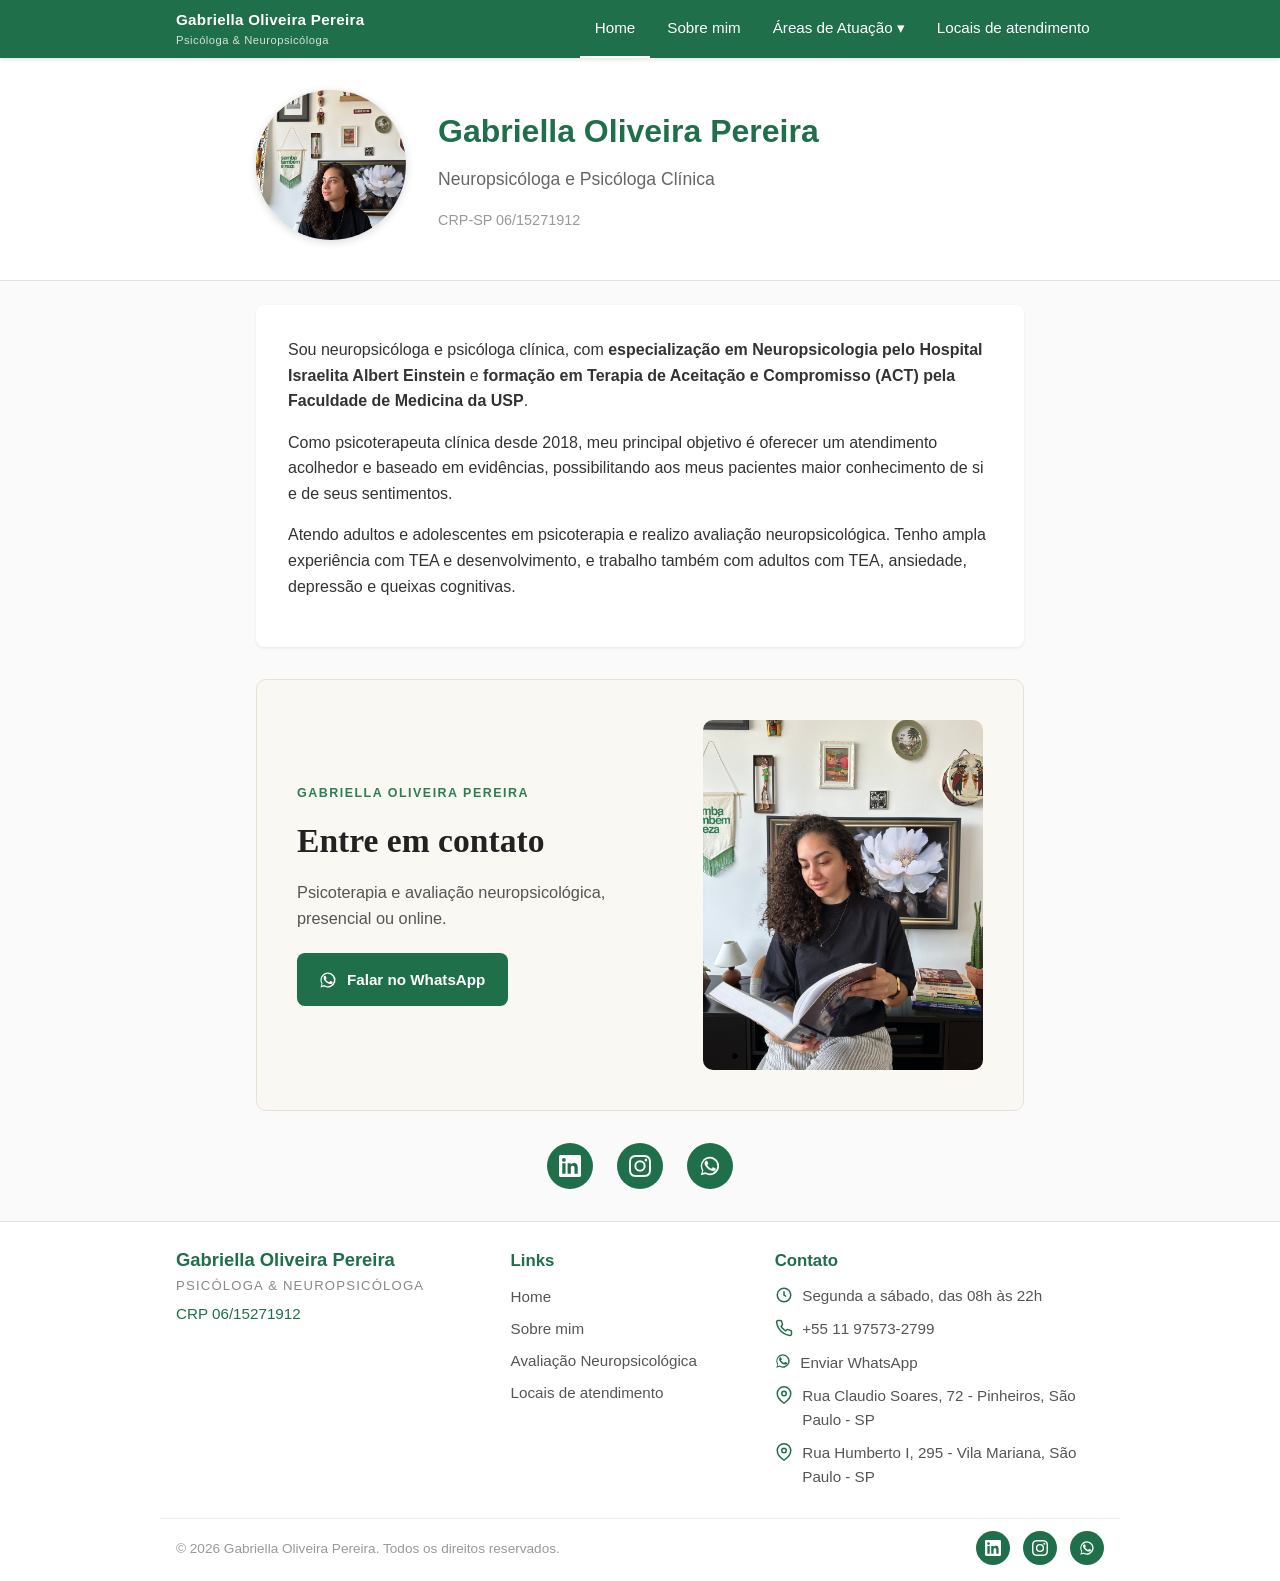
==== commit 84b53b43: "Adiciona página de Avaliação Neuropsicológica e atualiza identidade visual Nova página avaliacao-neu" ====
--- a/index.html
+++ b/index.html
@@ -9,12 +9,13 @@
         function gtag(){dataLayer.push(arguments);}
         gtag('js', new Date());
         gtag('config', 'AW-18455720303');
+        gtag('config', 'G-GL3W6F5S6H');
     </script>
     <script src="conversao.js" defer></script>
     <meta name="viewport" content="width=device-width, initial-scale=1.0">
-    <title>Gabriella Oliveira Pereira — Neuropsicóloga e Psicóloga Clínica em São Paulo</title>
+    <title>Gabriella Oliveira Pereira - Neuropsicóloga e Psicóloga Clínica em São Paulo</title>
     <meta name="description" content="Neuropsicóloga e psicóloga clínica com formação em ACT pela USP e Neuropsicologia pelo Albert Einstein. Atendimento em Pinheiros, Vila Mariana e online.">
-    <meta name="keywords" content="psicóloga, neuropsicóloga, ACT, autismo adulto, Pinheiros, Vila Mariana, São Paulo">
+    <meta name="keywords" content="psicóloga, neuropsicóloga, ACT, TEA adulto, Pinheiros, Vila Mariana, São Paulo">
     <link rel="stylesheet" href="style.css">
 
     <script type="application/ld+json">
@@ -62,9 +63,14 @@
             <ul>
                 <li><a href="index.html" class="nav-link active">Home</a></li>
                 <li><a href="quem-sou-eu.html" class="nav-link">Sobre mim</a></li>
+                <li class="nav-dropdown">
+                    <a href="avaliacao-neuropsicologica.html" class="nav-link nav-dropdown-toggle" aria-haspopup="true">Áreas de Atuação ▾</a>
+                    <ul class="nav-dropdown-menu">
+                        <li><a href="avaliacao-neuropsicologica.html">Avaliação Neuropsicológica</a></li>
+                        </ul>
+                </li>
                 <li><a href="locais.html" class="nav-link">Locais de atendimento</a></li>
             </ul>
-            <a href="https://wa.me/5511975732799?text=Ol%C3%A1%2C%20gostaria%20de%20agendar%20uma%20primeira%20sess%C3%A3o" class="nav-cta" target="_blank" rel="noopener">Agende sua consulta <svg width="16" height="16" viewBox="0 0 24 24" fill="currentColor"><path d="M17.5 14.4c-.3-.2-1.7-.9-2-1-.3-.1-.5-.1-.7.1-.2.3-.7 1-.9 1.2-.2.2-.3.2-.6.1-.3-.2-1.3-.5-2.4-1.5-.9-.8-1.5-1.8-1.7-2.1-.2-.3 0-.5.1-.6l.5-.5c.1-.2.2-.3.3-.5v-.5c-.1-.2-.7-1.6-.9-2.2-.2-.5-.5-.5-.7-.5h-.6c-.2 0-.5.1-.8.4-.3.3-1 1-1 2.4s1.1 2.8 1.2 3c.2.2 2.1 3.2 5.1 4.5.7.3 1.3.5 1.7.6.7.2 1.4.2 1.9.1.6-.1 1.7-.7 2-1.4.2-.7.2-1.3.2-1.4-.1-.1-.3-.2-.6-.3M12 2a10 10 0 0 0-8.6 15.1L2 22l5-1.3A10 10 0 1 0 12 2m0 18.2c-1.6 0-3.2-.4-4.5-1.2l-.3-.2-3.3.9.9-3.2-.2-.3A8.2 8.2 0 1 1 12 20.2"/></svg></a>
         </div>
     </nav>
 
@@ -87,20 +93,25 @@
 
             <p>Como psicoterapeuta clínica desde 2018, meu principal objetivo é oferecer um atendimento acolhedor e baseado em evidências, possibilitando aos meus pacientes maior conhecimento de si e de seus sentimentos.</p>
 
-            <p>Atendo adultos e adolescentes em psicoterapia e realizo avaliação neuropsicológica. Tenho ampla experiência com autismo e desenvolvimento, e trabalho também com adultos autistas, ansiedade, depressão e queixas cognitivas.</p>
+            <p>Atendo adultos e adolescentes em psicoterapia e realizo avaliação neuropsicológica. Tenho ampla experiência com TEA e desenvolvimento, e trabalho também com adultos com TEA, ansiedade, depressão e queixas cognitivas.</p>
         </section>
 
-        <section class="contact-section">
-            <h2>Entre em contato</h2>
-            <div class="first-session-highlight">
-                Agende sua consulta
+        <section class="hero-cta">
+            <div class="hero-cta-text">
+                <p class="hero-eyebrow">Gabriella Oliveira Pereira</p>
+                <h2 class="hero-heading">Entre em contato</h2>
+                <p class="hero-sub">Psicoterapia e avaliação neuropsicológica, presencial ou online.</p>
+                <a href="https://wa.me/5511975732799?text=Ol%C3%A1%2C%20gostaria%20de%20agendar%20uma%20primeira%20sess%C3%A3o" class="hero-whatsapp-btn" target="_blank" rel="noopener">
+                    <svg width="18" height="18" viewBox="0 0 24 24" fill="currentColor"><path d="M17.5 14.4c-.3-.2-1.7-.9-2-1-.3-.1-.5-.1-.7.1-.2.3-.7 1-.9 1.2-.2.2-.3.2-.6.1-.3-.2-1.3-.5-2.4-1.5-.9-.8-1.5-1.8-1.7-2.1-.2-.3 0-.5.1-.6l.5-.5c.1-.2.2-.3.3-.5v-.5c-.1-.2-.7-1.6-.9-2.2-.2-.5-.5-.5-.7-.5h-.6c-.2 0-.5.1-.8.4-.3.3-1 1-1 2.4s1.1 2.8 1.2 3c.2.2 2.1 3.2 5.1 4.5.7.3 1.3.5 1.7.6.7.2 1.4.2 1.9.1.6-.1 1.7-.7 2-1.4.2-.7.2-1.3.2-1.4-.1-.1-.3-.2-.6-.3M12 2a10 10 0 0 0-8.6 15.1L2 22l5-1.3A10 10 0 1 0 12 2m0 18.2c-1.6 0-3.2-.4-4.5-1.2l-.3-.2-3.3.9.9-3.2-.2-.3A8.2 8.2 0 1 1 12 20.2"/></svg>
+                    Falar no WhatsApp
+                </a>
             </div>
-            <a href="tel:+5511975732799" class="phone">+55 11 97573-2799</a>
-            <br>
-            <a href="https://wa.me/5511975732799?text=Ol%C3%A1%2C%20gostaria%20de%20agendar%20uma%20primeira%20sess%C3%A3o" class="whatsapp-button" target="_blank" rel="noopener">Falar no WhatsApp</a>
+            <div class="hero-photo">
+                <img src="gabriella-nova.jpg" alt="Gabriella Oliveira Pereira">
+            </div>
+        </section>
 
-            <p class="horario-contato"><strong>Horário de atendimento:</strong> segunda a sábado, das 8h às 22h</p>
-
+        <div style="text-align:center;margin-top:1.5rem;">
             <div class="social-links">
                 <a href="https://www.linkedin.com/in/gabriellaop/" target="_blank" rel="noopener" aria-label="LinkedIn" title="LinkedIn">
                     <svg width="22" height="22" viewBox="0 0 24 24" fill="currentColor"><path d="M20.45 20.45h-3.56v-5.57c0-1.33-.02-3.04-1.85-3.04-1.85 0-2.14 1.45-2.14 2.94v5.67H9.35V9h3.41v1.56h.05c.47-.9 1.63-1.85 3.36-1.85 3.6 0 4.27 2.37 4.27 5.45v6.29zM5.34 7.43a2.06 2.06 0 1 1 0-4.13 2.06 2.06 0 0 1 0 4.13zM7.12 20.45H3.56V9h3.56v11.45zM22.22 0H1.77C.79 0 0 .77 0 1.72v20.56C0 23.23.79 24 1.77 24h20.45c.98 0 1.78-.77 1.78-1.72V1.72C24 .77 23.2 0 22.22 0z"/></svg>
@@ -110,7 +121,7 @@
                 </a>
                 <a href="https://wa.me/5511975732799?text=Ol%C3%A1%2C%20gostaria%20de%20agendar%20uma%20primeira%20sess%C3%A3o" target="_blank" rel="noopener" aria-label="WhatsApp" title="WhatsApp"><svg width="22" height="22" viewBox="0 0 24 24" fill="currentColor"><path d="M17.5 14.4c-.3-.2-1.7-.9-2-1-.3-.1-.5-.1-.7.1-.2.3-.7 1-.9 1.2-.2.2-.3.2-.6.1-.3-.2-1.3-.5-2.4-1.5-.9-.8-1.5-1.8-1.7-2.1-.2-.3 0-.5.1-.6l.5-.5c.1-.2.2-.3.3-.5v-.5c-.1-.2-.7-1.6-.9-2.2-.2-.5-.5-.5-.7-.5h-.6c-.2 0-.5.1-.8.4-.3.3-1 1-1 2.4s1.1 2.8 1.2 3c.2.2 2.1 3.2 5.1 4.5.7.3 1.3.5 1.7.6.7.2 1.4.2 1.9.1.6-.1 1.7-.7 2-1.4.2-.7.2-1.3.2-1.4-.1-.1-.3-.2-.6-.3M12 2a10 10 0 0 0-8.6 15.1L2 22l5-1.3A10 10 0 1 0 12 2m0 18.2c-1.6 0-3.2-.4-4.5-1.2l-.3-.2-3.3.9.9-3.2-.2-.3A8.2 8.2 0 1 1 12 20.2"/></svg></a>
             </div>
-        </section>
+        </div>
     </main>
 
     <footer>
@@ -126,8 +137,8 @@
                 <ul>
                     <li><a href="index.html">Home</a></li>
                     <li><a href="quem-sou-eu.html">Sobre mim</a></li>
+                    <li><a href="avaliacao-neuropsicologica.html">Avaliação Neuropsicológica</a></li>
                     <li><a href="locais.html">Locais de atendimento</a></li>
-                    <li><a href="locais.html">Atendimento online</a></li>
                 </ul>
             </div>
 
@@ -136,8 +147,8 @@
                 <div class="footer-item"><svg width="18" height="18" viewBox="0 0 24 24" fill="none" stroke="currentColor" stroke-width="2"><circle cx="12" cy="12" r="9"/><path d="M12 7v5l3 2"/></svg><span>Segunda a sábado, das 08h às 22h</span></div>
                 <div class="footer-item"><svg width="18" height="18" viewBox="0 0 24 24" fill="none" stroke="currentColor" stroke-width="2"><path d="M22 16.9v3a2 2 0 0 1-2.2 2 19.8 19.8 0 0 1-8.6-3.1 19.5 19.5 0 0 1-6-6A19.8 19.8 0 0 1 2.1 4.2 2 2 0 0 1 4.1 2h3a2 2 0 0 1 2 1.7c.1 1 .4 1.9.7 2.8a2 2 0 0 1-.5 2.1L8.1 9.9a16 16 0 0 0 6 6l1.3-1.3a2 2 0 0 1 2.1-.4c.9.3 1.8.6 2.8.7a2 2 0 0 1 1.7 2z"/></svg><a href="tel:+5511975732799">+55 11 97573-2799</a></div>
                 <div class="footer-item"><svg width="16" height="16" viewBox="0 0 24 24" fill="currentColor"><path d="M17.5 14.4c-.3-.2-1.7-.9-2-1-.3-.1-.5-.1-.7.1-.2.3-.7 1-.9 1.2-.2.2-.3.2-.6.1-.3-.2-1.3-.5-2.4-1.5-.9-.8-1.5-1.8-1.7-2.1-.2-.3 0-.5.1-.6l.5-.5c.1-.2.2-.3.3-.5v-.5c-.1-.2-.7-1.6-.9-2.2-.2-.5-.5-.5-.7-.5h-.6c-.2 0-.5.1-.8.4-.3.3-1 1-1 2.4s1.1 2.8 1.2 3c.2.2 2.1 3.2 5.1 4.5.7.3 1.3.5 1.7.6.7.2 1.4.2 1.9.1.6-.1 1.7-.7 2-1.4.2-.7.2-1.3.2-1.4-.1-.1-.3-.2-.6-.3M12 2a10 10 0 0 0-8.6 15.1L2 22l5-1.3A10 10 0 1 0 12 2m0 18.2c-1.6 0-3.2-.4-4.5-1.2l-.3-.2-3.3.9.9-3.2-.2-.3A8.2 8.2 0 1 1 12 20.2"/></svg><a href="https://wa.me/5511975732799?text=Ol%C3%A1%2C%20gostaria%20de%20agendar%20uma%20primeira%20sess%C3%A3o" target="_blank" rel="noopener">Enviar WhatsApp</a></div>
-                <div class="footer-item"><svg width="18" height="18" viewBox="0 0 24 24" fill="none" stroke="currentColor" stroke-width="2"><path d="M21 10c0 7-9 13-9 13s-9-6-9-13a9 9 0 0 1 18 0z"/><circle cx="12" cy="10" r="3"/></svg><span>Rua Claudio Soares, 72 — Pinheiros, São Paulo - SP</span></div>
-                <div class="footer-item"><svg width="18" height="18" viewBox="0 0 24 24" fill="none" stroke="currentColor" stroke-width="2"><path d="M21 10c0 7-9 13-9 13s-9-6-9-13a9 9 0 0 1 18 0z"/><circle cx="12" cy="10" r="3"/></svg><span>Rua Humberto I, 295 — Vila Mariana, São Paulo - SP</span></div>
+                <div class="footer-item"><svg width="18" height="18" viewBox="0 0 24 24" fill="none" stroke="currentColor" stroke-width="2"><path d="M21 10c0 7-9 13-9 13s-9-6-9-13a9 9 0 0 1 18 0z"/><circle cx="12" cy="10" r="3"/></svg><span>Rua Claudio Soares, 72 - Pinheiros, São Paulo - SP</span></div>
+                <div class="footer-item"><svg width="18" height="18" viewBox="0 0 24 24" fill="none" stroke="currentColor" stroke-width="2"><path d="M21 10c0 7-9 13-9 13s-9-6-9-13a9 9 0 0 1 18 0z"/><circle cx="12" cy="10" r="3"/></svg><span>Rua Humberto I, 295 - Vila Mariana, São Paulo - SP</span></div>
             </div>
         </div>
 
--- a/style.css
+++ b/style.css
@@ -12,7 +12,7 @@
 }
 
 nav {
-    background: #1a73a8;
+    background: #1f6f4a;
     position: sticky;
     top: 0;
     z-index: 100;
@@ -126,12 +126,12 @@
 
 h1 {
     font-size: 2rem;
-    color: #1a73a8;
+    color: #1f6f4a;
     margin-bottom: 0.5rem;
 }
 
 h2 {
-    color: #1a73a8;
+    color: #1f6f4a;
     margin-top: 2.5rem;
     margin-bottom: 1.5rem;
     font-size: 1.3rem;
@@ -175,7 +175,7 @@
 
 .tag {
     background: #e3f2fd;
-    color: #1a73a8;
+    color: #1f6f4a;
     padding: 0.5rem 1rem;
     border-radius: 20px;
     font-size: 0.9rem;
@@ -251,7 +251,7 @@
 
 .skill-tag {
     background: #e3f2fd;
-    color: #1a73a8;
+    color: #1f6f4a;
     padding: 0.25rem 0.7rem;
     border-radius: 15px;
     font-size: 0.82rem;
@@ -270,17 +270,17 @@
     padding: 1.5rem;
     border-radius: 8px;
     box-shadow: 0 1px 3px rgba(0,0,0,0.08);
-    border-left: 4px solid #1a73a8;
+    border-left: 4px solid #1f6f4a;
 }
 
 .location-card h3 {
-    color: #1a73a8;
+    color: #1f6f4a;
     margin-bottom: 1rem;
     font-size: 1.2rem;
 }
 
 .location-card a {
-    color: #1a73a8;
+    color: #1f6f4a;
     text-decoration: none;
     font-weight: 500;
 }
@@ -326,7 +326,7 @@
 }
 
 .first-session-highlight {
-    background: #1a73a8;
+    background: #1f6f4a;
     color: white;
     padding: 1.5rem;
     border-radius: 8px;
@@ -337,7 +337,7 @@
 
 .phone {
     font-size: 1.2rem;
-    color: #1a73a8;
+    color: #1f6f4a;
     text-decoration: none;
     font-weight: 600;
     display: inline-block;
@@ -380,20 +380,20 @@
     width: 46px;
     height: 46px;
     border-radius: 50%;
-    background: #1a73a8;
+    background: #1f6f4a;
     color: white;
     transition: background 0.3s;
 }
 
 .social-links a:hover {
-    background: #145a94;
+    background: #185c3c;
 }
 
 footer {
     background: #fff;
     border-top: 1px solid #e0e0e0;
-    margin-top: 3rem;
-    padding: 2.5rem 0 1.5rem;
+    margin-top: 2rem;
+    padding: 1.6rem 0 1rem;
 }
 
 .footer-grid {
@@ -402,18 +402,18 @@
     padding: 0 1rem;
     display: grid;
     grid-template-columns: 1.3fr 1fr 1.4fr;
-    gap: 2.5rem;
+    gap: 1.8rem;
 }
 
 .footer-col h4 {
-    color: #1a73a8;
+    color: #1f6f4a;
     font-size: 1.05rem;
-    margin-bottom: 1rem;
+    margin-bottom: 0.6rem;
 }
 
 .footer-name {
     font-size: 1.15rem;
-    color: #1a73a8;
+    color: #1f6f4a;
     font-weight: 600;
     line-height: 1.3;
 }
@@ -423,12 +423,12 @@
     color: #888;
     text-transform: uppercase;
     letter-spacing: 1.2px;
-    margin-top: 0.3rem;
+    margin-top: 0.2rem;
 }
 
 .footer-crp {
-    color: #1a73a8;
-    margin-top: 0.8rem;
+    color: #1f6f4a;
+    margin-top: 0.4rem;
     font-size: 0.95rem;
 }
 
@@ -437,7 +437,7 @@
 }
 
 .footer-col li {
-    margin-bottom: 0.7rem;
+    margin-bottom: 0.4rem;
 }
 
 .footer-col a {
@@ -447,14 +447,14 @@
 }
 
 .footer-col a:hover {
-    color: #1a73a8;
+    color: #1f6f4a;
 }
 
 .footer-item {
     display: flex;
     align-items: flex-start;
-    gap: 0.7rem;
-    margin-bottom: 0.9rem;
+    gap: 0.6rem;
+    margin-bottom: 0.55rem;
     font-size: 0.95rem;
     color: #555;
 }
@@ -462,7 +462,7 @@
 .footer-item svg {
     flex-shrink: 0;
     margin-top: 2px;
-    color: #1a73a8;
+    color: #1f6f4a;
 }
 
 .footer-item a {
@@ -471,13 +471,13 @@
 }
 
 .footer-item a:hover {
-    color: #1a73a8;
+    color: #1f6f4a;
 }
 
 .footer-bottom {
     max-width: 960px;
-    margin: 2rem auto 0;
-    padding: 1.2rem 1rem 0;
+    margin: 1.2rem auto 0;
+    padding: 0.8rem 1rem 0;
     border-top: 1px solid #eee;
     display: flex;
     justify-content: space-between;
@@ -499,12 +499,12 @@
     width: 34px;
     height: 34px;
     border-radius: 50%;
-    background: #1a73a8;
+    background: #1f6f4a;
     color: #fff;
 }
 
 .footer-social a:hover {
-    background: #145a94;
+    background: #185c3c;
 }
 
 @media (max-width: 860px) {
@@ -538,12 +538,36 @@
 
     .footer-grid {
         grid-template-columns: 1fr;
-        gap: 2rem;
+        gap: 1.4rem;
+    }
+
+    .footer-col:nth-child(2) {
+        display: none;
     }
 
     .footer-bottom {
         flex-direction: column;
         text-align: center;
+    }
+
+    footer {
+        padding-top: 1.6rem;
+    }
+
+    .footer-col h4 {
+        margin-bottom: 0.6rem;
+    }
+
+    .footer-col li {
+        margin-bottom: 0.4rem;
+    }
+
+    .footer-item {
+        margin-bottom: 0.55rem;
+    }
+
+    .footer-crp {
+        margin-top: 0.4rem;
     }
 }
 
@@ -580,3 +604,235 @@
         height: 50px;
     }
 }
+
+/* Dropdown: Áreas de Atuação */
+.nav-dropdown {
+    position: relative;
+}
+
+.nav-dropdown-toggle {
+    display: flex !important;
+    align-items: center;
+    gap: 0.3rem;
+}
+
+.nav-dropdown-menu {
+    display: none;
+    position: absolute;
+    top: 100%;
+    left: 0;
+    background: #1f6f4a;
+    min-width: 220px;
+    border-radius: 0 0 8px 8px;
+    box-shadow: 0 4px 10px rgba(0,0,0,0.15);
+    list-style: none;
+    padding: 0.4rem 0;
+    z-index: 110;
+}
+
+.nav-dropdown:hover .nav-dropdown-menu,
+.nav-dropdown:focus-within .nav-dropdown-menu {
+    display: block;
+}
+
+.nav-dropdown-menu li {
+    width: 100%;
+}
+
+.nav-dropdown-menu a {
+    display: block;
+    color: #fff;
+    text-decoration: none;
+    padding: 0.6rem 1rem;
+    font-size: 0.9rem;
+    font-weight: 500;
+    white-space: nowrap;
+}
+
+.nav-dropdown-menu a:hover,
+.nav-dropdown-menu a:focus {
+    background: rgba(255,255,255,0.12);
+}
+
+@media (max-width: 860px) {
+    .nav-dropdown-menu {
+        position: static;
+        box-shadow: none;
+        background: rgba(255,255,255,0.06);
+        border-radius: 0;
+        display: none;
+    }
+
+    .nav-dropdown:hover .nav-dropdown-menu,
+    .nav-dropdown:focus-within .nav-dropdown-menu,
+    .nav-dropdown.is-open .nav-dropdown-menu {
+        display: block;
+    }
+}
+
+/* Hero CTA (estilo selo + título serifado + botão + aviso) */
+.hero-cta {
+    background: #faf8f3;
+    border: 1px solid #e8e2d5;
+    border-radius: 10px;
+    margin: 2rem auto;
+    padding: 2.5rem;
+    display: flex;
+    align-items: center;
+    gap: 2.5rem;
+}
+
+.hero-cta-text {
+    flex: 1.3;
+}
+
+.hero-eyebrow {
+    font-size: 0.78rem;
+    font-weight: 700;
+    letter-spacing: 1.5px;
+    text-transform: uppercase;
+    color: #2e7d55;
+    margin-bottom: 0.6rem;
+}
+
+.hero-heading {
+    font-family: "Playfair Display", Georgia, serif;
+    font-weight: 700;
+    font-size: 2.1rem;
+    color: #222;
+    border-bottom: none;
+    margin-top: 0;
+    margin-bottom: 0.7rem;
+    padding-bottom: 0;
+}
+
+.hero-sub {
+    color: #555;
+    font-size: 1.02rem;
+    margin-bottom: 1.4rem;
+}
+
+.hero-whatsapp-btn {
+    display: inline-flex;
+    align-items: center;
+    gap: 0.6rem;
+    background: #1f6f4a;
+    color: #fff;
+    text-decoration: none;
+    font-weight: 600;
+    font-size: 0.95rem;
+    padding: 0.9rem 1.4rem;
+    border-radius: 8px;
+    transition: background 0.3s;
+}
+
+.hero-whatsapp-btn:hover {
+    background: #185c3c;
+}
+
+.hero-fineprint {
+    margin-top: 1rem;
+    margin-bottom: 0;
+    font-size: 0.85rem;
+    color: #777;
+}
+
+.hero-photo {
+    flex: 1;
+    flex-shrink: 0;
+}
+
+.hero-photo img {
+    width: 100%;
+    max-width: 280px;
+    aspect-ratio: 4/5;
+    object-fit: cover;
+    border-radius: 10px;
+    display: block;
+    margin: 0 auto;
+}
+
+@media (max-width: 768px) {
+    .hero-cta {
+        flex-direction: column-reverse;
+        padding: 1rem;
+        gap: 0.75rem;
+        text-align: center;
+        margin: 1.2rem auto;
+    }
+
+    .hero-photo img {
+        max-width: 120px;
+    }
+
+    .hero-eyebrow {
+        margin-bottom: 0.3rem;
+    }
+
+    .hero-heading {
+        font-size: 1.35rem;
+        margin-bottom: 0.4rem;
+    }
+
+    .hero-sub {
+        font-size: 0.92rem;
+        margin-bottom: 0.8rem;
+    }
+
+    .hero-whatsapp-btn {
+        padding: 0.7rem 1.1rem;
+        font-size: 0.9rem;
+    }
+
+    .hero-fineprint {
+        margin-top: 0.6rem;
+        font-size: 0.75rem;
+    }
+}
+
+/* FAQ em acordeão (abre/fecha) */
+.faq-item {
+    border-bottom: 1px solid #eee;
+    padding: 0.9rem 0;
+}
+
+.faq-item:first-of-type {
+    border-top: 1px solid #eee;
+}
+
+.faq-item summary {
+    cursor: pointer;
+    font-weight: 600;
+    color: #222;
+    list-style: none;
+    display: flex;
+    align-items: center;
+    justify-content: space-between;
+    gap: 1rem;
+}
+
+.faq-item summary::-webkit-details-marker {
+    display: none;
+}
+
+.faq-item summary::after {
+    content: "+";
+    font-size: 1.3rem;
+    font-weight: 400;
+    color: #1f6f4a;
+    flex-shrink: 0;
+    transition: transform 0.2s;
+}
+
+.faq-item[open] summary::after {
+    content: "\2212";
+}
+
+.faq-item[open] summary {
+    margin-bottom: 0.6rem;
+}
+
+.faq-answer {
+    color: #555;
+    line-height: 1.6;
+}
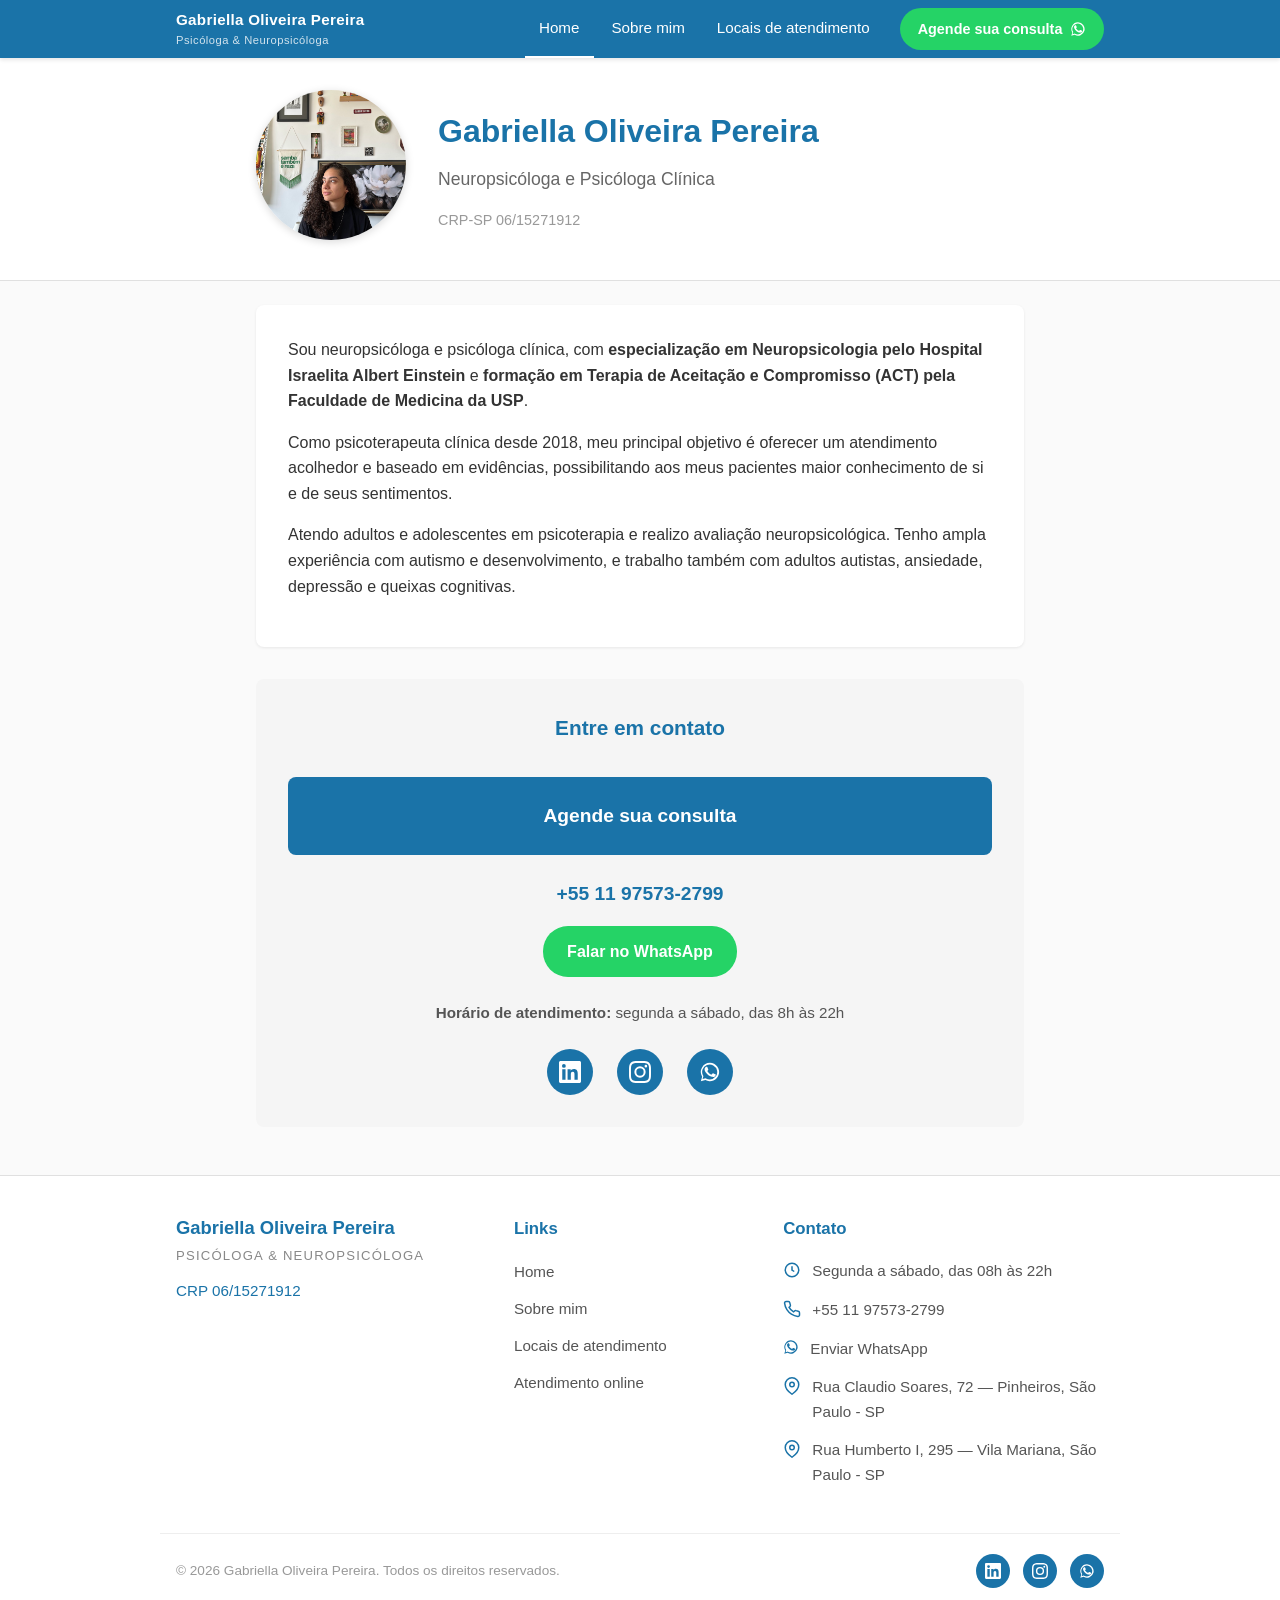
==== commit ce3db120: "Revert "Adiciona página de Avaliação Neuropsicológica e atualiza identidade visual" This reverts com" ====
--- a/index.html
+++ b/index.html
@@ -13,9 +13,9 @@
     </script>
     <script src="conversao.js" defer></script>
     <meta name="viewport" content="width=device-width, initial-scale=1.0">
-    <title>Gabriella Oliveira Pereira - Neuropsicóloga e Psicóloga Clínica em São Paulo</title>
+    <title>Gabriella Oliveira Pereira — Neuropsicóloga e Psicóloga Clínica em São Paulo</title>
     <meta name="description" content="Neuropsicóloga e psicóloga clínica com formação em ACT pela USP e Neuropsicologia pelo Albert Einstein. Atendimento em Pinheiros, Vila Mariana e online.">
-    <meta name="keywords" content="psicóloga, neuropsicóloga, ACT, TEA adulto, Pinheiros, Vila Mariana, São Paulo">
+    <meta name="keywords" content="psicóloga, neuropsicóloga, ACT, autismo adulto, Pinheiros, Vila Mariana, São Paulo">
     <link rel="stylesheet" href="style.css">
 
     <script type="application/ld+json">
@@ -63,14 +63,9 @@
             <ul>
                 <li><a href="index.html" class="nav-link active">Home</a></li>
                 <li><a href="quem-sou-eu.html" class="nav-link">Sobre mim</a></li>
-                <li class="nav-dropdown">
-                    <a href="avaliacao-neuropsicologica.html" class="nav-link nav-dropdown-toggle" aria-haspopup="true">Áreas de Atuação ▾</a>
-                    <ul class="nav-dropdown-menu">
-                        <li><a href="avaliacao-neuropsicologica.html">Avaliação Neuropsicológica</a></li>
-                        </ul>
-                </li>
                 <li><a href="locais.html" class="nav-link">Locais de atendimento</a></li>
             </ul>
+            <a href="https://wa.me/5511975732799?text=Ol%C3%A1%2C%20gostaria%20de%20agendar%20uma%20primeira%20sess%C3%A3o" class="nav-cta" target="_blank" rel="noopener">Agende sua consulta <svg width="16" height="16" viewBox="0 0 24 24" fill="currentColor"><path d="M17.5 14.4c-.3-.2-1.7-.9-2-1-.3-.1-.5-.1-.7.1-.2.3-.7 1-.9 1.2-.2.2-.3.2-.6.1-.3-.2-1.3-.5-2.4-1.5-.9-.8-1.5-1.8-1.7-2.1-.2-.3 0-.5.1-.6l.5-.5c.1-.2.2-.3.3-.5v-.5c-.1-.2-.7-1.6-.9-2.2-.2-.5-.5-.5-.7-.5h-.6c-.2 0-.5.1-.8.4-.3.3-1 1-1 2.4s1.1 2.8 1.2 3c.2.2 2.1 3.2 5.1 4.5.7.3 1.3.5 1.7.6.7.2 1.4.2 1.9.1.6-.1 1.7-.7 2-1.4.2-.7.2-1.3.2-1.4-.1-.1-.3-.2-.6-.3M12 2a10 10 0 0 0-8.6 15.1L2 22l5-1.3A10 10 0 1 0 12 2m0 18.2c-1.6 0-3.2-.4-4.5-1.2l-.3-.2-3.3.9.9-3.2-.2-.3A8.2 8.2 0 1 1 12 20.2"/></svg></a>
         </div>
     </nav>
 
@@ -93,25 +88,20 @@
 
             <p>Como psicoterapeuta clínica desde 2018, meu principal objetivo é oferecer um atendimento acolhedor e baseado em evidências, possibilitando aos meus pacientes maior conhecimento de si e de seus sentimentos.</p>
 
-            <p>Atendo adultos e adolescentes em psicoterapia e realizo avaliação neuropsicológica. Tenho ampla experiência com TEA e desenvolvimento, e trabalho também com adultos com TEA, ansiedade, depressão e queixas cognitivas.</p>
+            <p>Atendo adultos e adolescentes em psicoterapia e realizo avaliação neuropsicológica. Tenho ampla experiência com autismo e desenvolvimento, e trabalho também com adultos autistas, ansiedade, depressão e queixas cognitivas.</p>
         </section>
 
-        <section class="hero-cta">
-            <div class="hero-cta-text">
-                <p class="hero-eyebrow">Gabriella Oliveira Pereira</p>
-                <h2 class="hero-heading">Entre em contato</h2>
-                <p class="hero-sub">Psicoterapia e avaliação neuropsicológica, presencial ou online.</p>
-                <a href="https://wa.me/5511975732799?text=Ol%C3%A1%2C%20gostaria%20de%20agendar%20uma%20primeira%20sess%C3%A3o" class="hero-whatsapp-btn" target="_blank" rel="noopener">
-                    <svg width="18" height="18" viewBox="0 0 24 24" fill="currentColor"><path d="M17.5 14.4c-.3-.2-1.7-.9-2-1-.3-.1-.5-.1-.7.1-.2.3-.7 1-.9 1.2-.2.2-.3.2-.6.1-.3-.2-1.3-.5-2.4-1.5-.9-.8-1.5-1.8-1.7-2.1-.2-.3 0-.5.1-.6l.5-.5c.1-.2.2-.3.3-.5v-.5c-.1-.2-.7-1.6-.9-2.2-.2-.5-.5-.5-.7-.5h-.6c-.2 0-.5.1-.8.4-.3.3-1 1-1 2.4s1.1 2.8 1.2 3c.2.2 2.1 3.2 5.1 4.5.7.3 1.3.5 1.7.6.7.2 1.4.2 1.9.1.6-.1 1.7-.7 2-1.4.2-.7.2-1.3.2-1.4-.1-.1-.3-.2-.6-.3M12 2a10 10 0 0 0-8.6 15.1L2 22l5-1.3A10 10 0 1 0 12 2m0 18.2c-1.6 0-3.2-.4-4.5-1.2l-.3-.2-3.3.9.9-3.2-.2-.3A8.2 8.2 0 1 1 12 20.2"/></svg>
-                    Falar no WhatsApp
-                </a>
+        <section class="contact-section">
+            <h2>Entre em contato</h2>
+            <div class="first-session-highlight">
+                Agende sua consulta
             </div>
-            <div class="hero-photo">
-                <img src="gabriella-nova.jpg" alt="Gabriella Oliveira Pereira">
-            </div>
-        </section>
+            <a href="tel:+5511975732799" class="phone">+55 11 97573-2799</a>
+            <br>
+            <a href="https://wa.me/5511975732799?text=Ol%C3%A1%2C%20gostaria%20de%20agendar%20uma%20primeira%20sess%C3%A3o" class="whatsapp-button" target="_blank" rel="noopener">Falar no WhatsApp</a>
 
-        <div style="text-align:center;margin-top:1.5rem;">
+            <p class="horario-contato"><strong>Horário de atendimento:</strong> segunda a sábado, das 8h às 22h</p>
+
             <div class="social-links">
                 <a href="https://www.linkedin.com/in/gabriellaop/" target="_blank" rel="noopener" aria-label="LinkedIn" title="LinkedIn">
                     <svg width="22" height="22" viewBox="0 0 24 24" fill="currentColor"><path d="M20.45 20.45h-3.56v-5.57c0-1.33-.02-3.04-1.85-3.04-1.85 0-2.14 1.45-2.14 2.94v5.67H9.35V9h3.41v1.56h.05c.47-.9 1.63-1.85 3.36-1.85 3.6 0 4.27 2.37 4.27 5.45v6.29zM5.34 7.43a2.06 2.06 0 1 1 0-4.13 2.06 2.06 0 0 1 0 4.13zM7.12 20.45H3.56V9h3.56v11.45zM22.22 0H1.77C.79 0 0 .77 0 1.72v20.56C0 23.23.79 24 1.77 24h20.45c.98 0 1.78-.77 1.78-1.72V1.72C24 .77 23.2 0 22.22 0z"/></svg>
@@ -121,7 +111,7 @@
                 </a>
                 <a href="https://wa.me/5511975732799?text=Ol%C3%A1%2C%20gostaria%20de%20agendar%20uma%20primeira%20sess%C3%A3o" target="_blank" rel="noopener" aria-label="WhatsApp" title="WhatsApp"><svg width="22" height="22" viewBox="0 0 24 24" fill="currentColor"><path d="M17.5 14.4c-.3-.2-1.7-.9-2-1-.3-.1-.5-.1-.7.1-.2.3-.7 1-.9 1.2-.2.2-.3.2-.6.1-.3-.2-1.3-.5-2.4-1.5-.9-.8-1.5-1.8-1.7-2.1-.2-.3 0-.5.1-.6l.5-.5c.1-.2.2-.3.3-.5v-.5c-.1-.2-.7-1.6-.9-2.2-.2-.5-.5-.5-.7-.5h-.6c-.2 0-.5.1-.8.4-.3.3-1 1-1 2.4s1.1 2.8 1.2 3c.2.2 2.1 3.2 5.1 4.5.7.3 1.3.5 1.7.6.7.2 1.4.2 1.9.1.6-.1 1.7-.7 2-1.4.2-.7.2-1.3.2-1.4-.1-.1-.3-.2-.6-.3M12 2a10 10 0 0 0-8.6 15.1L2 22l5-1.3A10 10 0 1 0 12 2m0 18.2c-1.6 0-3.2-.4-4.5-1.2l-.3-.2-3.3.9.9-3.2-.2-.3A8.2 8.2 0 1 1 12 20.2"/></svg></a>
             </div>
-        </div>
+        </section>
     </main>
 
     <footer>
@@ -137,8 +127,8 @@
                 <ul>
                     <li><a href="index.html">Home</a></li>
                     <li><a href="quem-sou-eu.html">Sobre mim</a></li>
-                    <li><a href="avaliacao-neuropsicologica.html">Avaliação Neuropsicológica</a></li>
                     <li><a href="locais.html">Locais de atendimento</a></li>
+                    <li><a href="locais.html">Atendimento online</a></li>
                 </ul>
             </div>
 
@@ -147,8 +137,8 @@
                 <div class="footer-item"><svg width="18" height="18" viewBox="0 0 24 24" fill="none" stroke="currentColor" stroke-width="2"><circle cx="12" cy="12" r="9"/><path d="M12 7v5l3 2"/></svg><span>Segunda a sábado, das 08h às 22h</span></div>
                 <div class="footer-item"><svg width="18" height="18" viewBox="0 0 24 24" fill="none" stroke="currentColor" stroke-width="2"><path d="M22 16.9v3a2 2 0 0 1-2.2 2 19.8 19.8 0 0 1-8.6-3.1 19.5 19.5 0 0 1-6-6A19.8 19.8 0 0 1 2.1 4.2 2 2 0 0 1 4.1 2h3a2 2 0 0 1 2 1.7c.1 1 .4 1.9.7 2.8a2 2 0 0 1-.5 2.1L8.1 9.9a16 16 0 0 0 6 6l1.3-1.3a2 2 0 0 1 2.1-.4c.9.3 1.8.6 2.8.7a2 2 0 0 1 1.7 2z"/></svg><a href="tel:+5511975732799">+55 11 97573-2799</a></div>
                 <div class="footer-item"><svg width="16" height="16" viewBox="0 0 24 24" fill="currentColor"><path d="M17.5 14.4c-.3-.2-1.7-.9-2-1-.3-.1-.5-.1-.7.1-.2.3-.7 1-.9 1.2-.2.2-.3.2-.6.1-.3-.2-1.3-.5-2.4-1.5-.9-.8-1.5-1.8-1.7-2.1-.2-.3 0-.5.1-.6l.5-.5c.1-.2.2-.3.3-.5v-.5c-.1-.2-.7-1.6-.9-2.2-.2-.5-.5-.5-.7-.5h-.6c-.2 0-.5.1-.8.4-.3.3-1 1-1 2.4s1.1 2.8 1.2 3c.2.2 2.1 3.2 5.1 4.5.7.3 1.3.5 1.7.6.7.2 1.4.2 1.9.1.6-.1 1.7-.7 2-1.4.2-.7.2-1.3.2-1.4-.1-.1-.3-.2-.6-.3M12 2a10 10 0 0 0-8.6 15.1L2 22l5-1.3A10 10 0 1 0 12 2m0 18.2c-1.6 0-3.2-.4-4.5-1.2l-.3-.2-3.3.9.9-3.2-.2-.3A8.2 8.2 0 1 1 12 20.2"/></svg><a href="https://wa.me/5511975732799?text=Ol%C3%A1%2C%20gostaria%20de%20agendar%20uma%20primeira%20sess%C3%A3o" target="_blank" rel="noopener">Enviar WhatsApp</a></div>
-                <div class="footer-item"><svg width="18" height="18" viewBox="0 0 24 24" fill="none" stroke="currentColor" stroke-width="2"><path d="M21 10c0 7-9 13-9 13s-9-6-9-13a9 9 0 0 1 18 0z"/><circle cx="12" cy="10" r="3"/></svg><span>Rua Claudio Soares, 72 - Pinheiros, São Paulo - SP</span></div>
-                <div class="footer-item"><svg width="18" height="18" viewBox="0 0 24 24" fill="none" stroke="currentColor" stroke-width="2"><path d="M21 10c0 7-9 13-9 13s-9-6-9-13a9 9 0 0 1 18 0z"/><circle cx="12" cy="10" r="3"/></svg><span>Rua Humberto I, 295 - Vila Mariana, São Paulo - SP</span></div>
+                <div class="footer-item"><svg width="18" height="18" viewBox="0 0 24 24" fill="none" stroke="currentColor" stroke-width="2"><path d="M21 10c0 7-9 13-9 13s-9-6-9-13a9 9 0 0 1 18 0z"/><circle cx="12" cy="10" r="3"/></svg><span>Rua Claudio Soares, 72 — Pinheiros, São Paulo - SP</span></div>
+                <div class="footer-item"><svg width="18" height="18" viewBox="0 0 24 24" fill="none" stroke="currentColor" stroke-width="2"><path d="M21 10c0 7-9 13-9 13s-9-6-9-13a9 9 0 0 1 18 0z"/><circle cx="12" cy="10" r="3"/></svg><span>Rua Humberto I, 295 — Vila Mariana, São Paulo - SP</span></div>
             </div>
         </div>
 
--- a/style.css
+++ b/style.css
@@ -12,7 +12,7 @@
 }
 
 nav {
-    background: #1f6f4a;
+    background: #1a73a8;
     position: sticky;
     top: 0;
     z-index: 100;
@@ -126,12 +126,12 @@
 
 h1 {
     font-size: 2rem;
-    color: #1f6f4a;
+    color: #1a73a8;
     margin-bottom: 0.5rem;
 }
 
 h2 {
-    color: #1f6f4a;
+    color: #1a73a8;
     margin-top: 2.5rem;
     margin-bottom: 1.5rem;
     font-size: 1.3rem;
@@ -175,7 +175,7 @@
 
 .tag {
     background: #e3f2fd;
-    color: #1f6f4a;
+    color: #1a73a8;
     padding: 0.5rem 1rem;
     border-radius: 20px;
     font-size: 0.9rem;
@@ -251,7 +251,7 @@
 
 .skill-tag {
     background: #e3f2fd;
-    color: #1f6f4a;
+    color: #1a73a8;
     padding: 0.25rem 0.7rem;
     border-radius: 15px;
     font-size: 0.82rem;
@@ -270,17 +270,17 @@
     padding: 1.5rem;
     border-radius: 8px;
     box-shadow: 0 1px 3px rgba(0,0,0,0.08);
-    border-left: 4px solid #1f6f4a;
+    border-left: 4px solid #1a73a8;
 }
 
 .location-card h3 {
-    color: #1f6f4a;
+    color: #1a73a8;
     margin-bottom: 1rem;
     font-size: 1.2rem;
 }
 
 .location-card a {
-    color: #1f6f4a;
+    color: #1a73a8;
     text-decoration: none;
     font-weight: 500;
 }
@@ -326,7 +326,7 @@
 }
 
 .first-session-highlight {
-    background: #1f6f4a;
+    background: #1a73a8;
     color: white;
     padding: 1.5rem;
     border-radius: 8px;
@@ -337,7 +337,7 @@
 
 .phone {
     font-size: 1.2rem;
-    color: #1f6f4a;
+    color: #1a73a8;
     text-decoration: none;
     font-weight: 600;
     display: inline-block;
@@ -380,20 +380,20 @@
     width: 46px;
     height: 46px;
     border-radius: 50%;
-    background: #1f6f4a;
+    background: #1a73a8;
     color: white;
     transition: background 0.3s;
 }
 
 .social-links a:hover {
-    background: #185c3c;
+    background: #145a94;
 }
 
 footer {
     background: #fff;
     border-top: 1px solid #e0e0e0;
-    margin-top: 2rem;
-    padding: 1.6rem 0 1rem;
+    margin-top: 3rem;
+    padding: 2.5rem 0 1.5rem;
 }
 
 .footer-grid {
@@ -402,18 +402,18 @@
     padding: 0 1rem;
     display: grid;
     grid-template-columns: 1.3fr 1fr 1.4fr;
-    gap: 1.8rem;
+    gap: 2.5rem;
 }
 
 .footer-col h4 {
-    color: #1f6f4a;
+    color: #1a73a8;
     font-size: 1.05rem;
-    margin-bottom: 0.6rem;
+    margin-bottom: 1rem;
 }
 
 .footer-name {
     font-size: 1.15rem;
-    color: #1f6f4a;
+    color: #1a73a8;
     font-weight: 600;
     line-height: 1.3;
 }
@@ -423,12 +423,12 @@
     color: #888;
     text-transform: uppercase;
     letter-spacing: 1.2px;
-    margin-top: 0.2rem;
+    margin-top: 0.3rem;
 }
 
 .footer-crp {
-    color: #1f6f4a;
-    margin-top: 0.4rem;
+    color: #1a73a8;
+    margin-top: 0.8rem;
     font-size: 0.95rem;
 }
 
@@ -437,7 +437,7 @@
 }
 
 .footer-col li {
-    margin-bottom: 0.4rem;
+    margin-bottom: 0.7rem;
 }
 
 .footer-col a {
@@ -447,14 +447,14 @@
 }
 
 .footer-col a:hover {
-    color: #1f6f4a;
+    color: #1a73a8;
 }
 
 .footer-item {
     display: flex;
     align-items: flex-start;
-    gap: 0.6rem;
-    margin-bottom: 0.55rem;
+    gap: 0.7rem;
+    margin-bottom: 0.9rem;
     font-size: 0.95rem;
     color: #555;
 }
@@ -462,7 +462,7 @@
 .footer-item svg {
     flex-shrink: 0;
     margin-top: 2px;
-    color: #1f6f4a;
+    color: #1a73a8;
 }
 
 .footer-item a {
@@ -471,13 +471,13 @@
 }
 
 .footer-item a:hover {
-    color: #1f6f4a;
+    color: #1a73a8;
 }
 
 .footer-bottom {
     max-width: 960px;
-    margin: 1.2rem auto 0;
-    padding: 0.8rem 1rem 0;
+    margin: 2rem auto 0;
+    padding: 1.2rem 1rem 0;
     border-top: 1px solid #eee;
     display: flex;
     justify-content: space-between;
@@ -499,12 +499,12 @@
     width: 34px;
     height: 34px;
     border-radius: 50%;
-    background: #1f6f4a;
+    background: #1a73a8;
     color: #fff;
 }
 
 .footer-social a:hover {
-    background: #185c3c;
+    background: #145a94;
 }
 
 @media (max-width: 860px) {
@@ -538,36 +538,12 @@
 
     .footer-grid {
         grid-template-columns: 1fr;
-        gap: 1.4rem;
-    }
-
-    .footer-col:nth-child(2) {
-        display: none;
+        gap: 2rem;
     }
 
     .footer-bottom {
         flex-direction: column;
         text-align: center;
-    }
-
-    footer {
-        padding-top: 1.6rem;
-    }
-
-    .footer-col h4 {
-        margin-bottom: 0.6rem;
-    }
-
-    .footer-col li {
-        margin-bottom: 0.4rem;
-    }
-
-    .footer-item {
-        margin-bottom: 0.55rem;
-    }
-
-    .footer-crp {
-        margin-top: 0.4rem;
     }
 }
 
@@ -604,235 +580,3 @@
         height: 50px;
     }
 }
-
-/* Dropdown: Áreas de Atuação */
-.nav-dropdown {
-    position: relative;
-}
-
-.nav-dropdown-toggle {
-    display: flex !important;
-    align-items: center;
-    gap: 0.3rem;
-}
-
-.nav-dropdown-menu {
-    display: none;
-    position: absolute;
-    top: 100%;
-    left: 0;
-    background: #1f6f4a;
-    min-width: 220px;
-    border-radius: 0 0 8px 8px;
-    box-shadow: 0 4px 10px rgba(0,0,0,0.15);
-    list-style: none;
-    padding: 0.4rem 0;
-    z-index: 110;
-}
-
-.nav-dropdown:hover .nav-dropdown-menu,
-.nav-dropdown:focus-within .nav-dropdown-menu {
-    display: block;
-}
-
-.nav-dropdown-menu li {
-    width: 100%;
-}
-
-.nav-dropdown-menu a {
-    display: block;
-    color: #fff;
-    text-decoration: none;
-    padding: 0.6rem 1rem;
-    font-size: 0.9rem;
-    font-weight: 500;
-    white-space: nowrap;
-}
-
-.nav-dropdown-menu a:hover,
-.nav-dropdown-menu a:focus {
-    background: rgba(255,255,255,0.12);
-}
-
-@media (max-width: 860px) {
-    .nav-dropdown-menu {
-        position: static;
-        box-shadow: none;
-        background: rgba(255,255,255,0.06);
-        border-radius: 0;
-        display: none;
-    }
-
-    .nav-dropdown:hover .nav-dropdown-menu,
-    .nav-dropdown:focus-within .nav-dropdown-menu,
-    .nav-dropdown.is-open .nav-dropdown-menu {
-        display: block;
-    }
-}
-
-/* Hero CTA (estilo selo + título serifado + botão + aviso) */
-.hero-cta {
-    background: #faf8f3;
-    border: 1px solid #e8e2d5;
-    border-radius: 10px;
-    margin: 2rem auto;
-    padding: 2.5rem;
-    display: flex;
-    align-items: center;
-    gap: 2.5rem;
-}
-
-.hero-cta-text {
-    flex: 1.3;
-}
-
-.hero-eyebrow {
-    font-size: 0.78rem;
-    font-weight: 700;
-    letter-spacing: 1.5px;
-    text-transform: uppercase;
-    color: #2e7d55;
-    margin-bottom: 0.6rem;
-}
-
-.hero-heading {
-    font-family: "Playfair Display", Georgia, serif;
-    font-weight: 700;
-    font-size: 2.1rem;
-    color: #222;
-    border-bottom: none;
-    margin-top: 0;
-    margin-bottom: 0.7rem;
-    padding-bottom: 0;
-}
-
-.hero-sub {
-    color: #555;
-    font-size: 1.02rem;
-    margin-bottom: 1.4rem;
-}
-
-.hero-whatsapp-btn {
-    display: inline-flex;
-    align-items: center;
-    gap: 0.6rem;
-    background: #1f6f4a;
-    color: #fff;
-    text-decoration: none;
-    font-weight: 600;
-    font-size: 0.95rem;
-    padding: 0.9rem 1.4rem;
-    border-radius: 8px;
-    transition: background 0.3s;
-}
-
-.hero-whatsapp-btn:hover {
-    background: #185c3c;
-}
-
-.hero-fineprint {
-    margin-top: 1rem;
-    margin-bottom: 0;
-    font-size: 0.85rem;
-    color: #777;
-}
-
-.hero-photo {
-    flex: 1;
-    flex-shrink: 0;
-}
-
-.hero-photo img {
-    width: 100%;
-    max-width: 280px;
-    aspect-ratio: 4/5;
-    object-fit: cover;
-    border-radius: 10px;
-    display: block;
-    margin: 0 auto;
-}
-
-@media (max-width: 768px) {
-    .hero-cta {
-        flex-direction: column-reverse;
-        padding: 1rem;
-        gap: 0.75rem;
-        text-align: center;
-        margin: 1.2rem auto;
-    }
-
-    .hero-photo img {
-        max-width: 120px;
-    }
-
-    .hero-eyebrow {
-        margin-bottom: 0.3rem;
-    }
-
-    .hero-heading {
-        font-size: 1.35rem;
-        margin-bottom: 0.4rem;
-    }
-
-    .hero-sub {
-        font-size: 0.92rem;
-        margin-bottom: 0.8rem;
-    }
-
-    .hero-whatsapp-btn {
-        padding: 0.7rem 1.1rem;
-        font-size: 0.9rem;
-    }
-
-    .hero-fineprint {
-        margin-top: 0.6rem;
-        font-size: 0.75rem;
-    }
-}
-
-/* FAQ em acordeão (abre/fecha) */
-.faq-item {
-    border-bottom: 1px solid #eee;
-    padding: 0.9rem 0;
-}
-
-.faq-item:first-of-type {
-    border-top: 1px solid #eee;
-}
-
-.faq-item summary {
-    cursor: pointer;
-    font-weight: 600;
-    color: #222;
-    list-style: none;
-    display: flex;
-    align-items: center;
-    justify-content: space-between;
-    gap: 1rem;
-}
-
-.faq-item summary::-webkit-details-marker {
-    display: none;
-}
-
-.faq-item summary::after {
-    content: "+";
-    font-size: 1.3rem;
-    font-weight: 400;
-    color: #1f6f4a;
-    flex-shrink: 0;
-    transition: transform 0.2s;
-}
-
-.faq-item[open] summary::after {
-    content: "\2212";
-}
-
-.faq-item[open] summary {
-    margin-bottom: 0.6rem;
-}
-
-.faq-answer {
-    color: #555;
-    line-height: 1.6;
-}
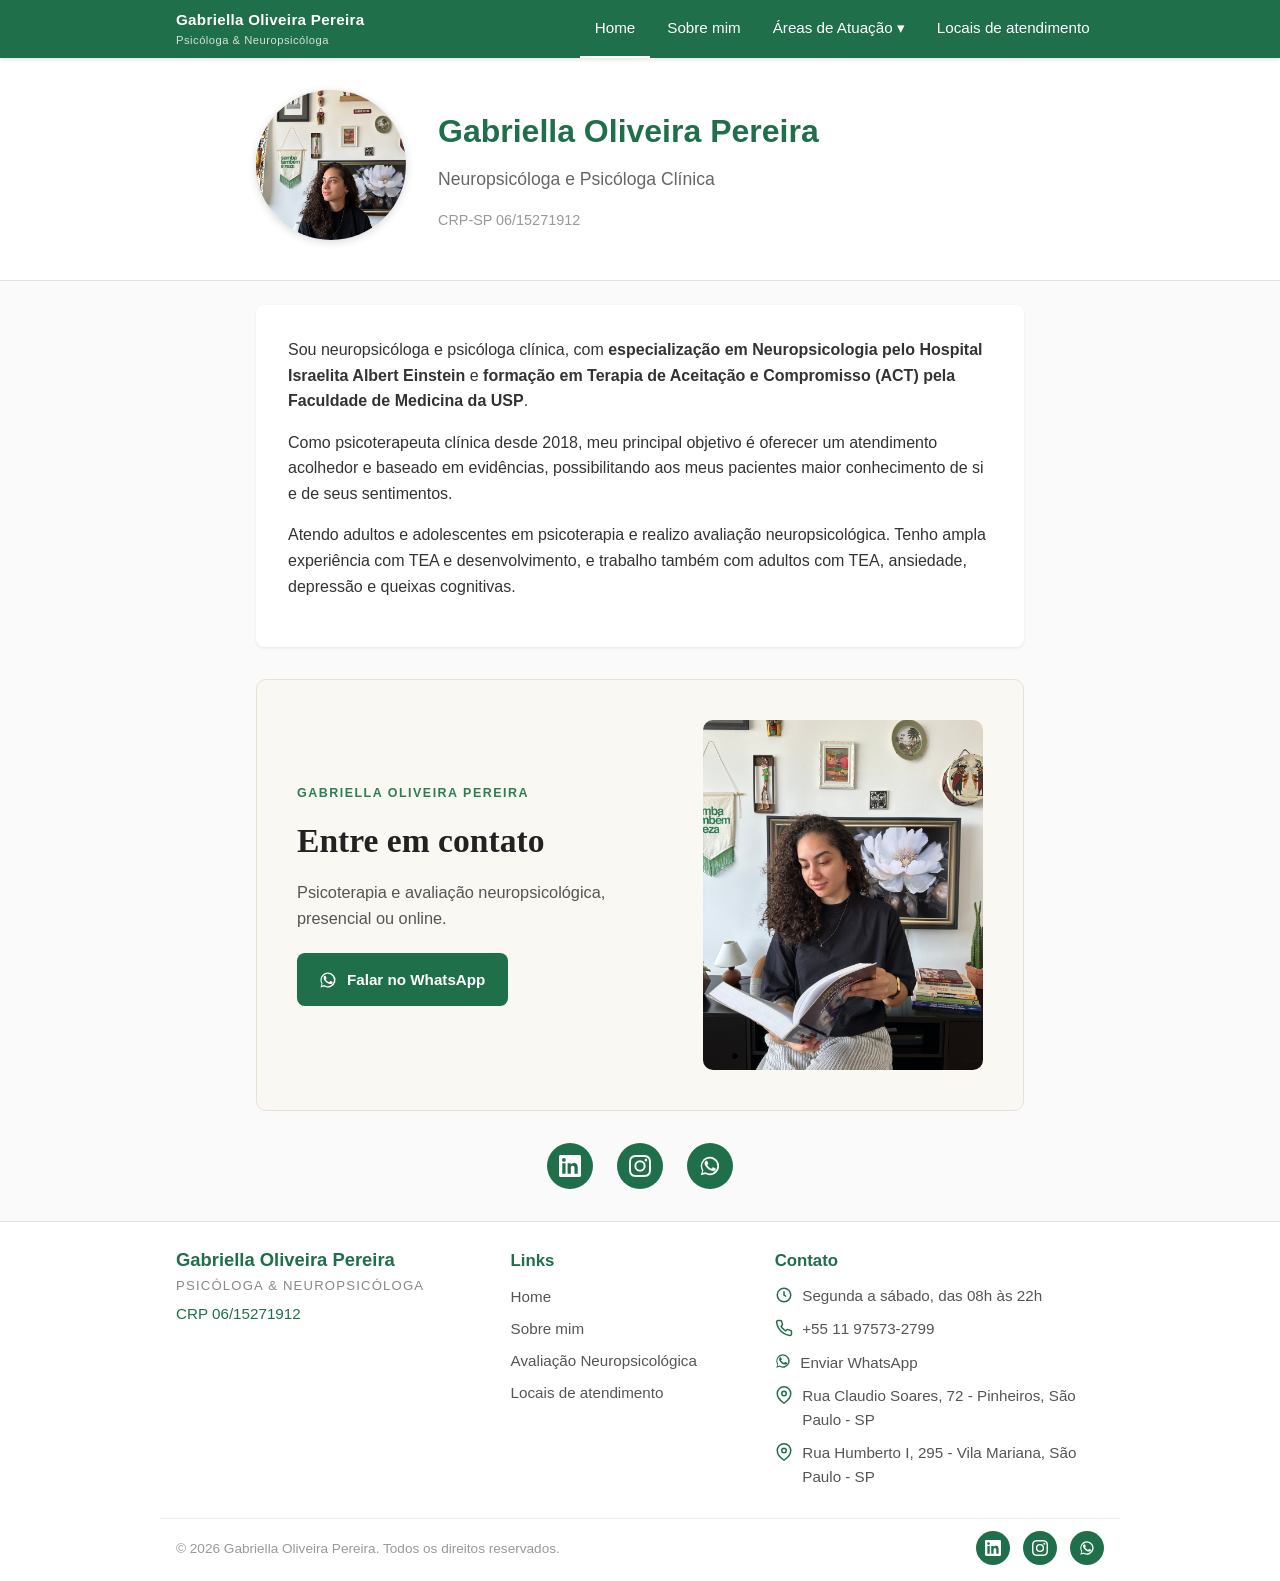
==== commit 3b0427e2: "Publica v2: nova identidade verde e página de Avaliação Neuropsicológica Versão aprovada na /previa/" ====
--- a/index.html
+++ b/index.html
@@ -11,12 +11,12 @@
         gtag('config', 'AW-18455720303');
         gtag('config', 'G-GL3W6F5S6H');
     </script>
-    <script src="conversao.js" defer></script>
+    <script src="conversao.js?v=2" defer></script>
     <meta name="viewport" content="width=device-width, initial-scale=1.0">
-    <title>Gabriella Oliveira Pereira — Neuropsicóloga e Psicóloga Clínica em São Paulo</title>
+    <title>Gabriella Oliveira Pereira - Neuropsicóloga e Psicóloga Clínica em São Paulo</title>
     <meta name="description" content="Neuropsicóloga e psicóloga clínica com formação em ACT pela USP e Neuropsicologia pelo Albert Einstein. Atendimento em Pinheiros, Vila Mariana e online.">
-    <meta name="keywords" content="psicóloga, neuropsicóloga, ACT, autismo adulto, Pinheiros, Vila Mariana, São Paulo">
-    <link rel="stylesheet" href="style.css">
+    <meta name="keywords" content="psicóloga, neuropsicóloga, ACT, TEA adulto, Pinheiros, Vila Mariana, São Paulo">
+    <link rel="stylesheet" href="style.css?v=2">
 
     <script type="application/ld+json">
     {
@@ -63,9 +63,14 @@
             <ul>
                 <li><a href="index.html" class="nav-link active">Home</a></li>
                 <li><a href="quem-sou-eu.html" class="nav-link">Sobre mim</a></li>
+                <li class="nav-dropdown">
+                    <a href="avaliacao-neuropsicologica.html" class="nav-link nav-dropdown-toggle" aria-haspopup="true">Áreas de Atuação ▾</a>
+                    <ul class="nav-dropdown-menu">
+                        <li><a href="avaliacao-neuropsicologica.html">Avaliação Neuropsicológica</a></li>
+                        </ul>
+                </li>
                 <li><a href="locais.html" class="nav-link">Locais de atendimento</a></li>
             </ul>
-            <a href="https://wa.me/5511975732799?text=Ol%C3%A1%2C%20gostaria%20de%20agendar%20uma%20primeira%20sess%C3%A3o" class="nav-cta" target="_blank" rel="noopener">Agende sua consulta <svg width="16" height="16" viewBox="0 0 24 24" fill="currentColor"><path d="M17.5 14.4c-.3-.2-1.7-.9-2-1-.3-.1-.5-.1-.7.1-.2.3-.7 1-.9 1.2-.2.2-.3.2-.6.1-.3-.2-1.3-.5-2.4-1.5-.9-.8-1.5-1.8-1.7-2.1-.2-.3 0-.5.1-.6l.5-.5c.1-.2.2-.3.3-.5v-.5c-.1-.2-.7-1.6-.9-2.2-.2-.5-.5-.5-.7-.5h-.6c-.2 0-.5.1-.8.4-.3.3-1 1-1 2.4s1.1 2.8 1.2 3c.2.2 2.1 3.2 5.1 4.5.7.3 1.3.5 1.7.6.7.2 1.4.2 1.9.1.6-.1 1.7-.7 2-1.4.2-.7.2-1.3.2-1.4-.1-.1-.3-.2-.6-.3M12 2a10 10 0 0 0-8.6 15.1L2 22l5-1.3A10 10 0 1 0 12 2m0 18.2c-1.6 0-3.2-.4-4.5-1.2l-.3-.2-3.3.9.9-3.2-.2-.3A8.2 8.2 0 1 1 12 20.2"/></svg></a>
         </div>
     </nav>
 
@@ -88,20 +93,25 @@
 
             <p>Como psicoterapeuta clínica desde 2018, meu principal objetivo é oferecer um atendimento acolhedor e baseado em evidências, possibilitando aos meus pacientes maior conhecimento de si e de seus sentimentos.</p>
 
-            <p>Atendo adultos e adolescentes em psicoterapia e realizo avaliação neuropsicológica. Tenho ampla experiência com autismo e desenvolvimento, e trabalho também com adultos autistas, ansiedade, depressão e queixas cognitivas.</p>
+            <p>Atendo adultos e adolescentes em psicoterapia e realizo avaliação neuropsicológica. Tenho ampla experiência com TEA e desenvolvimento, e trabalho também com adultos com TEA, ansiedade, depressão e queixas cognitivas.</p>
         </section>
 
-        <section class="contact-section">
-            <h2>Entre em contato</h2>
-            <div class="first-session-highlight">
-                Agende sua consulta
+        <section class="hero-cta">
+            <div class="hero-cta-text">
+                <p class="hero-eyebrow">Gabriella Oliveira Pereira</p>
+                <h2 class="hero-heading">Entre em contato</h2>
+                <p class="hero-sub">Psicoterapia e avaliação neuropsicológica, presencial ou online.</p>
+                <a href="https://wa.me/5511975732799?text=Ol%C3%A1%2C%20gostaria%20de%20agendar%20uma%20primeira%20sess%C3%A3o" class="hero-whatsapp-btn" target="_blank" rel="noopener">
+                    <svg width="18" height="18" viewBox="0 0 24 24" fill="currentColor"><path d="M17.5 14.4c-.3-.2-1.7-.9-2-1-.3-.1-.5-.1-.7.1-.2.3-.7 1-.9 1.2-.2.2-.3.2-.6.1-.3-.2-1.3-.5-2.4-1.5-.9-.8-1.5-1.8-1.7-2.1-.2-.3 0-.5.1-.6l.5-.5c.1-.2.2-.3.3-.5v-.5c-.1-.2-.7-1.6-.9-2.2-.2-.5-.5-.5-.7-.5h-.6c-.2 0-.5.1-.8.4-.3.3-1 1-1 2.4s1.1 2.8 1.2 3c.2.2 2.1 3.2 5.1 4.5.7.3 1.3.5 1.7.6.7.2 1.4.2 1.9.1.6-.1 1.7-.7 2-1.4.2-.7.2-1.3.2-1.4-.1-.1-.3-.2-.6-.3M12 2a10 10 0 0 0-8.6 15.1L2 22l5-1.3A10 10 0 1 0 12 2m0 18.2c-1.6 0-3.2-.4-4.5-1.2l-.3-.2-3.3.9.9-3.2-.2-.3A8.2 8.2 0 1 1 12 20.2"/></svg>
+                    Falar no WhatsApp
+                </a>
             </div>
-            <a href="tel:+5511975732799" class="phone">+55 11 97573-2799</a>
-            <br>
-            <a href="https://wa.me/5511975732799?text=Ol%C3%A1%2C%20gostaria%20de%20agendar%20uma%20primeira%20sess%C3%A3o" class="whatsapp-button" target="_blank" rel="noopener">Falar no WhatsApp</a>
+            <div class="hero-photo">
+                <img src="gabriella-nova.jpg" alt="Gabriella Oliveira Pereira">
+            </div>
+        </section>
 
-            <p class="horario-contato"><strong>Horário de atendimento:</strong> segunda a sábado, das 8h às 22h</p>
-
+        <div style="text-align:center;margin-top:1.5rem;">
             <div class="social-links">
                 <a href="https://www.linkedin.com/in/gabriellaop/" target="_blank" rel="noopener" aria-label="LinkedIn" title="LinkedIn">
                     <svg width="22" height="22" viewBox="0 0 24 24" fill="currentColor"><path d="M20.45 20.45h-3.56v-5.57c0-1.33-.02-3.04-1.85-3.04-1.85 0-2.14 1.45-2.14 2.94v5.67H9.35V9h3.41v1.56h.05c.47-.9 1.63-1.85 3.36-1.85 3.6 0 4.27 2.37 4.27 5.45v6.29zM5.34 7.43a2.06 2.06 0 1 1 0-4.13 2.06 2.06 0 0 1 0 4.13zM7.12 20.45H3.56V9h3.56v11.45zM22.22 0H1.77C.79 0 0 .77 0 1.72v20.56C0 23.23.79 24 1.77 24h20.45c.98 0 1.78-.77 1.78-1.72V1.72C24 .77 23.2 0 22.22 0z"/></svg>
@@ -111,7 +121,7 @@
                 </a>
                 <a href="https://wa.me/5511975732799?text=Ol%C3%A1%2C%20gostaria%20de%20agendar%20uma%20primeira%20sess%C3%A3o" target="_blank" rel="noopener" aria-label="WhatsApp" title="WhatsApp"><svg width="22" height="22" viewBox="0 0 24 24" fill="currentColor"><path d="M17.5 14.4c-.3-.2-1.7-.9-2-1-.3-.1-.5-.1-.7.1-.2.3-.7 1-.9 1.2-.2.2-.3.2-.6.1-.3-.2-1.3-.5-2.4-1.5-.9-.8-1.5-1.8-1.7-2.1-.2-.3 0-.5.1-.6l.5-.5c.1-.2.2-.3.3-.5v-.5c-.1-.2-.7-1.6-.9-2.2-.2-.5-.5-.5-.7-.5h-.6c-.2 0-.5.1-.8.4-.3.3-1 1-1 2.4s1.1 2.8 1.2 3c.2.2 2.1 3.2 5.1 4.5.7.3 1.3.5 1.7.6.7.2 1.4.2 1.9.1.6-.1 1.7-.7 2-1.4.2-.7.2-1.3.2-1.4-.1-.1-.3-.2-.6-.3M12 2a10 10 0 0 0-8.6 15.1L2 22l5-1.3A10 10 0 1 0 12 2m0 18.2c-1.6 0-3.2-.4-4.5-1.2l-.3-.2-3.3.9.9-3.2-.2-.3A8.2 8.2 0 1 1 12 20.2"/></svg></a>
             </div>
-        </section>
+        </div>
     </main>
 
     <footer>
@@ -127,8 +137,8 @@
                 <ul>
                     <li><a href="index.html">Home</a></li>
                     <li><a href="quem-sou-eu.html">Sobre mim</a></li>
+                    <li><a href="avaliacao-neuropsicologica.html">Avaliação Neuropsicológica</a></li>
                     <li><a href="locais.html">Locais de atendimento</a></li>
-                    <li><a href="locais.html">Atendimento online</a></li>
                 </ul>
             </div>
 
@@ -137,8 +147,8 @@
                 <div class="footer-item"><svg width="18" height="18" viewBox="0 0 24 24" fill="none" stroke="currentColor" stroke-width="2"><circle cx="12" cy="12" r="9"/><path d="M12 7v5l3 2"/></svg><span>Segunda a sábado, das 08h às 22h</span></div>
                 <div class="footer-item"><svg width="18" height="18" viewBox="0 0 24 24" fill="none" stroke="currentColor" stroke-width="2"><path d="M22 16.9v3a2 2 0 0 1-2.2 2 19.8 19.8 0 0 1-8.6-3.1 19.5 19.5 0 0 1-6-6A19.8 19.8 0 0 1 2.1 4.2 2 2 0 0 1 4.1 2h3a2 2 0 0 1 2 1.7c.1 1 .4 1.9.7 2.8a2 2 0 0 1-.5 2.1L8.1 9.9a16 16 0 0 0 6 6l1.3-1.3a2 2 0 0 1 2.1-.4c.9.3 1.8.6 2.8.7a2 2 0 0 1 1.7 2z"/></svg><a href="tel:+5511975732799">+55 11 97573-2799</a></div>
                 <div class="footer-item"><svg width="16" height="16" viewBox="0 0 24 24" fill="currentColor"><path d="M17.5 14.4c-.3-.2-1.7-.9-2-1-.3-.1-.5-.1-.7.1-.2.3-.7 1-.9 1.2-.2.2-.3.2-.6.1-.3-.2-1.3-.5-2.4-1.5-.9-.8-1.5-1.8-1.7-2.1-.2-.3 0-.5.1-.6l.5-.5c.1-.2.2-.3.3-.5v-.5c-.1-.2-.7-1.6-.9-2.2-.2-.5-.5-.5-.7-.5h-.6c-.2 0-.5.1-.8.4-.3.3-1 1-1 2.4s1.1 2.8 1.2 3c.2.2 2.1 3.2 5.1 4.5.7.3 1.3.5 1.7.6.7.2 1.4.2 1.9.1.6-.1 1.7-.7 2-1.4.2-.7.2-1.3.2-1.4-.1-.1-.3-.2-.6-.3M12 2a10 10 0 0 0-8.6 15.1L2 22l5-1.3A10 10 0 1 0 12 2m0 18.2c-1.6 0-3.2-.4-4.5-1.2l-.3-.2-3.3.9.9-3.2-.2-.3A8.2 8.2 0 1 1 12 20.2"/></svg><a href="https://wa.me/5511975732799?text=Ol%C3%A1%2C%20gostaria%20de%20agendar%20uma%20primeira%20sess%C3%A3o" target="_blank" rel="noopener">Enviar WhatsApp</a></div>
-                <div class="footer-item"><svg width="18" height="18" viewBox="0 0 24 24" fill="none" stroke="currentColor" stroke-width="2"><path d="M21 10c0 7-9 13-9 13s-9-6-9-13a9 9 0 0 1 18 0z"/><circle cx="12" cy="10" r="3"/></svg><span>Rua Claudio Soares, 72 — Pinheiros, São Paulo - SP</span></div>
-                <div class="footer-item"><svg width="18" height="18" viewBox="0 0 24 24" fill="none" stroke="currentColor" stroke-width="2"><path d="M21 10c0 7-9 13-9 13s-9-6-9-13a9 9 0 0 1 18 0z"/><circle cx="12" cy="10" r="3"/></svg><span>Rua Humberto I, 295 — Vila Mariana, São Paulo - SP</span></div>
+                <div class="footer-item"><svg width="18" height="18" viewBox="0 0 24 24" fill="none" stroke="currentColor" stroke-width="2"><path d="M21 10c0 7-9 13-9 13s-9-6-9-13a9 9 0 0 1 18 0z"/><circle cx="12" cy="10" r="3"/></svg><span>Rua Claudio Soares, 72 - Pinheiros, São Paulo - SP</span></div>
+                <div class="footer-item"><svg width="18" height="18" viewBox="0 0 24 24" fill="none" stroke="currentColor" stroke-width="2"><path d="M21 10c0 7-9 13-9 13s-9-6-9-13a9 9 0 0 1 18 0z"/><circle cx="12" cy="10" r="3"/></svg><span>Rua Humberto I, 295 - Vila Mariana, São Paulo - SP</span></div>
             </div>
         </div>
 
--- a/style.css
+++ b/style.css
@@ -12,7 +12,7 @@
 }
 
 nav {
-    background: #1a73a8;
+    background: #1f6f4a;
     position: sticky;
     top: 0;
     z-index: 100;
@@ -126,12 +126,12 @@
 
 h1 {
     font-size: 2rem;
-    color: #1a73a8;
+    color: #1f6f4a;
     margin-bottom: 0.5rem;
 }
 
 h2 {
-    color: #1a73a8;
+    color: #1f6f4a;
     margin-top: 2.5rem;
     margin-bottom: 1.5rem;
     font-size: 1.3rem;
@@ -175,7 +175,7 @@
 
 .tag {
     background: #e3f2fd;
-    color: #1a73a8;
+    color: #1f6f4a;
     padding: 0.5rem 1rem;
     border-radius: 20px;
     font-size: 0.9rem;
@@ -251,7 +251,7 @@
 
 .skill-tag {
     background: #e3f2fd;
-    color: #1a73a8;
+    color: #1f6f4a;
     padding: 0.25rem 0.7rem;
     border-radius: 15px;
     font-size: 0.82rem;
@@ -270,17 +270,17 @@
     padding: 1.5rem;
     border-radius: 8px;
     box-shadow: 0 1px 3px rgba(0,0,0,0.08);
-    border-left: 4px solid #1a73a8;
+    border-left: 4px solid #1f6f4a;
 }
 
 .location-card h3 {
-    color: #1a73a8;
+    color: #1f6f4a;
     margin-bottom: 1rem;
     font-size: 1.2rem;
 }
 
 .location-card a {
-    color: #1a73a8;
+    color: #1f6f4a;
     text-decoration: none;
     font-weight: 500;
 }
@@ -326,7 +326,7 @@
 }
 
 .first-session-highlight {
-    background: #1a73a8;
+    background: #1f6f4a;
     color: white;
     padding: 1.5rem;
     border-radius: 8px;
@@ -337,7 +337,7 @@
 
 .phone {
     font-size: 1.2rem;
-    color: #1a73a8;
+    color: #1f6f4a;
     text-decoration: none;
     font-weight: 600;
     display: inline-block;
@@ -380,20 +380,20 @@
     width: 46px;
     height: 46px;
     border-radius: 50%;
-    background: #1a73a8;
+    background: #1f6f4a;
     color: white;
     transition: background 0.3s;
 }
 
 .social-links a:hover {
-    background: #145a94;
+    background: #185c3c;
 }
 
 footer {
     background: #fff;
     border-top: 1px solid #e0e0e0;
-    margin-top: 3rem;
-    padding: 2.5rem 0 1.5rem;
+    margin-top: 2rem;
+    padding: 1.6rem 0 1rem;
 }
 
 .footer-grid {
@@ -402,18 +402,18 @@
     padding: 0 1rem;
     display: grid;
     grid-template-columns: 1.3fr 1fr 1.4fr;
-    gap: 2.5rem;
+    gap: 1.8rem;
 }
 
 .footer-col h4 {
-    color: #1a73a8;
+    color: #1f6f4a;
     font-size: 1.05rem;
-    margin-bottom: 1rem;
+    margin-bottom: 0.6rem;
 }
 
 .footer-name {
     font-size: 1.15rem;
-    color: #1a73a8;
+    color: #1f6f4a;
     font-weight: 600;
     line-height: 1.3;
 }
@@ -423,12 +423,12 @@
     color: #888;
     text-transform: uppercase;
     letter-spacing: 1.2px;
-    margin-top: 0.3rem;
+    margin-top: 0.2rem;
 }
 
 .footer-crp {
-    color: #1a73a8;
-    margin-top: 0.8rem;
+    color: #1f6f4a;
+    margin-top: 0.4rem;
     font-size: 0.95rem;
 }
 
@@ -437,7 +437,7 @@
 }
 
 .footer-col li {
-    margin-bottom: 0.7rem;
+    margin-bottom: 0.4rem;
 }
 
 .footer-col a {
@@ -447,14 +447,14 @@
 }
 
 .footer-col a:hover {
-    color: #1a73a8;
+    color: #1f6f4a;
 }
 
 .footer-item {
     display: flex;
     align-items: flex-start;
-    gap: 0.7rem;
-    margin-bottom: 0.9rem;
+    gap: 0.6rem;
+    margin-bottom: 0.55rem;
     font-size: 0.95rem;
     color: #555;
 }
@@ -462,7 +462,7 @@
 .footer-item svg {
     flex-shrink: 0;
     margin-top: 2px;
-    color: #1a73a8;
+    color: #1f6f4a;
 }
 
 .footer-item a {
@@ -471,13 +471,13 @@
 }
 
 .footer-item a:hover {
-    color: #1a73a8;
+    color: #1f6f4a;
 }
 
 .footer-bottom {
     max-width: 960px;
-    margin: 2rem auto 0;
-    padding: 1.2rem 1rem 0;
+    margin: 1.2rem auto 0;
+    padding: 0.8rem 1rem 0;
     border-top: 1px solid #eee;
     display: flex;
     justify-content: space-between;
@@ -499,12 +499,12 @@
     width: 34px;
     height: 34px;
     border-radius: 50%;
-    background: #1a73a8;
+    background: #1f6f4a;
     color: #fff;
 }
 
 .footer-social a:hover {
-    background: #145a94;
+    background: #185c3c;
 }
 
 @media (max-width: 860px) {
@@ -538,12 +538,36 @@
 
     .footer-grid {
         grid-template-columns: 1fr;
-        gap: 2rem;
+        gap: 1.4rem;
+    }
+
+    .footer-col:nth-child(2) {
+        display: none;
     }
 
     .footer-bottom {
         flex-direction: column;
         text-align: center;
+    }
+
+    footer {
+        padding-top: 1.6rem;
+    }
+
+    .footer-col h4 {
+        margin-bottom: 0.6rem;
+    }
+
+    .footer-col li {
+        margin-bottom: 0.4rem;
+    }
+
+    .footer-item {
+        margin-bottom: 0.55rem;
+    }
+
+    .footer-crp {
+        margin-top: 0.4rem;
     }
 }
 
@@ -580,3 +604,235 @@
         height: 50px;
     }
 }
+
+/* Dropdown: Áreas de Atuação */
+.nav-dropdown {
+    position: relative;
+}
+
+.nav-dropdown-toggle {
+    display: flex !important;
+    align-items: center;
+    gap: 0.3rem;
+}
+
+.nav-dropdown-menu {
+    display: none;
+    position: absolute;
+    top: 100%;
+    left: 0;
+    background: #1f6f4a;
+    min-width: 220px;
+    border-radius: 0 0 8px 8px;
+    box-shadow: 0 4px 10px rgba(0,0,0,0.15);
+    list-style: none;
+    padding: 0.4rem 0;
+    z-index: 110;
+}
+
+.nav-dropdown:hover .nav-dropdown-menu,
+.nav-dropdown:focus-within .nav-dropdown-menu {
+    display: block;
+}
+
+.nav-dropdown-menu li {
+    width: 100%;
+}
+
+.nav-dropdown-menu a {
+    display: block;
+    color: #fff;
+    text-decoration: none;
+    padding: 0.6rem 1rem;
+    font-size: 0.9rem;
+    font-weight: 500;
+    white-space: nowrap;
+}
+
+.nav-dropdown-menu a:hover,
+.nav-dropdown-menu a:focus {
+    background: rgba(255,255,255,0.12);
+}
+
+@media (max-width: 860px) {
+    .nav-dropdown-menu {
+        position: static;
+        box-shadow: none;
+        background: rgba(255,255,255,0.06);
+        border-radius: 0;
+        display: none;
+    }
+
+    .nav-dropdown:hover .nav-dropdown-menu,
+    .nav-dropdown:focus-within .nav-dropdown-menu,
+    .nav-dropdown.is-open .nav-dropdown-menu {
+        display: block;
+    }
+}
+
+/* Hero CTA (estilo selo + título serifado + botão + aviso) */
+.hero-cta {
+    background: #faf8f3;
+    border: 1px solid #e8e2d5;
+    border-radius: 10px;
+    margin: 2rem auto;
+    padding: 2.5rem;
+    display: flex;
+    align-items: center;
+    gap: 2.5rem;
+}
+
+.hero-cta-text {
+    flex: 1.3;
+}
+
+.hero-eyebrow {
+    font-size: 0.78rem;
+    font-weight: 700;
+    letter-spacing: 1.5px;
+    text-transform: uppercase;
+    color: #2e7d55;
+    margin-bottom: 0.6rem;
+}
+
+.hero-heading {
+    font-family: "Playfair Display", Georgia, serif;
+    font-weight: 700;
+    font-size: 2.1rem;
+    color: #222;
+    border-bottom: none;
+    margin-top: 0;
+    margin-bottom: 0.7rem;
+    padding-bottom: 0;
+}
+
+.hero-sub {
+    color: #555;
+    font-size: 1.02rem;
+    margin-bottom: 1.4rem;
+}
+
+.hero-whatsapp-btn {
+    display: inline-flex;
+    align-items: center;
+    gap: 0.6rem;
+    background: #1f6f4a;
+    color: #fff;
+    text-decoration: none;
+    font-weight: 600;
+    font-size: 0.95rem;
+    padding: 0.9rem 1.4rem;
+    border-radius: 8px;
+    transition: background 0.3s;
+}
+
+.hero-whatsapp-btn:hover {
+    background: #185c3c;
+}
+
+.hero-fineprint {
+    margin-top: 1rem;
+    margin-bottom: 0;
+    font-size: 0.85rem;
+    color: #777;
+}
+
+.hero-photo {
+    flex: 1;
+    flex-shrink: 0;
+}
+
+.hero-photo img {
+    width: 100%;
+    max-width: 280px;
+    aspect-ratio: 4/5;
+    object-fit: cover;
+    border-radius: 10px;
+    display: block;
+    margin: 0 auto;
+}
+
+@media (max-width: 768px) {
+    .hero-cta {
+        flex-direction: column-reverse;
+        padding: 1rem;
+        gap: 0.75rem;
+        text-align: center;
+        margin: 1.2rem auto;
+    }
+
+    .hero-photo img {
+        max-width: 120px;
+    }
+
+    .hero-eyebrow {
+        margin-bottom: 0.3rem;
+    }
+
+    .hero-heading {
+        font-size: 1.35rem;
+        margin-bottom: 0.4rem;
+    }
+
+    .hero-sub {
+        font-size: 0.92rem;
+        margin-bottom: 0.8rem;
+    }
+
+    .hero-whatsapp-btn {
+        padding: 0.7rem 1.1rem;
+        font-size: 0.9rem;
+    }
+
+    .hero-fineprint {
+        margin-top: 0.6rem;
+        font-size: 0.75rem;
+    }
+}
+
+/* FAQ em acordeão (abre/fecha) */
+.faq-item {
+    border-bottom: 1px solid #eee;
+    padding: 0.9rem 0;
+}
+
+.faq-item:first-of-type {
+    border-top: 1px solid #eee;
+}
+
+.faq-item summary {
+    cursor: pointer;
+    font-weight: 600;
+    color: #222;
+    list-style: none;
+    display: flex;
+    align-items: center;
+    justify-content: space-between;
+    gap: 1rem;
+}
+
+.faq-item summary::-webkit-details-marker {
+    display: none;
+}
+
+.faq-item summary::after {
+    content: "+";
+    font-size: 1.3rem;
+    font-weight: 400;
+    color: #1f6f4a;
+    flex-shrink: 0;
+    transition: transform 0.2s;
+}
+
+.faq-item[open] summary::after {
+    content: "\2212";
+}
+
+.faq-item[open] summary {
+    margin-bottom: 0.6rem;
+}
+
+.faq-answer {
+    color: #555;
+    line-height: 1.6;
+}
